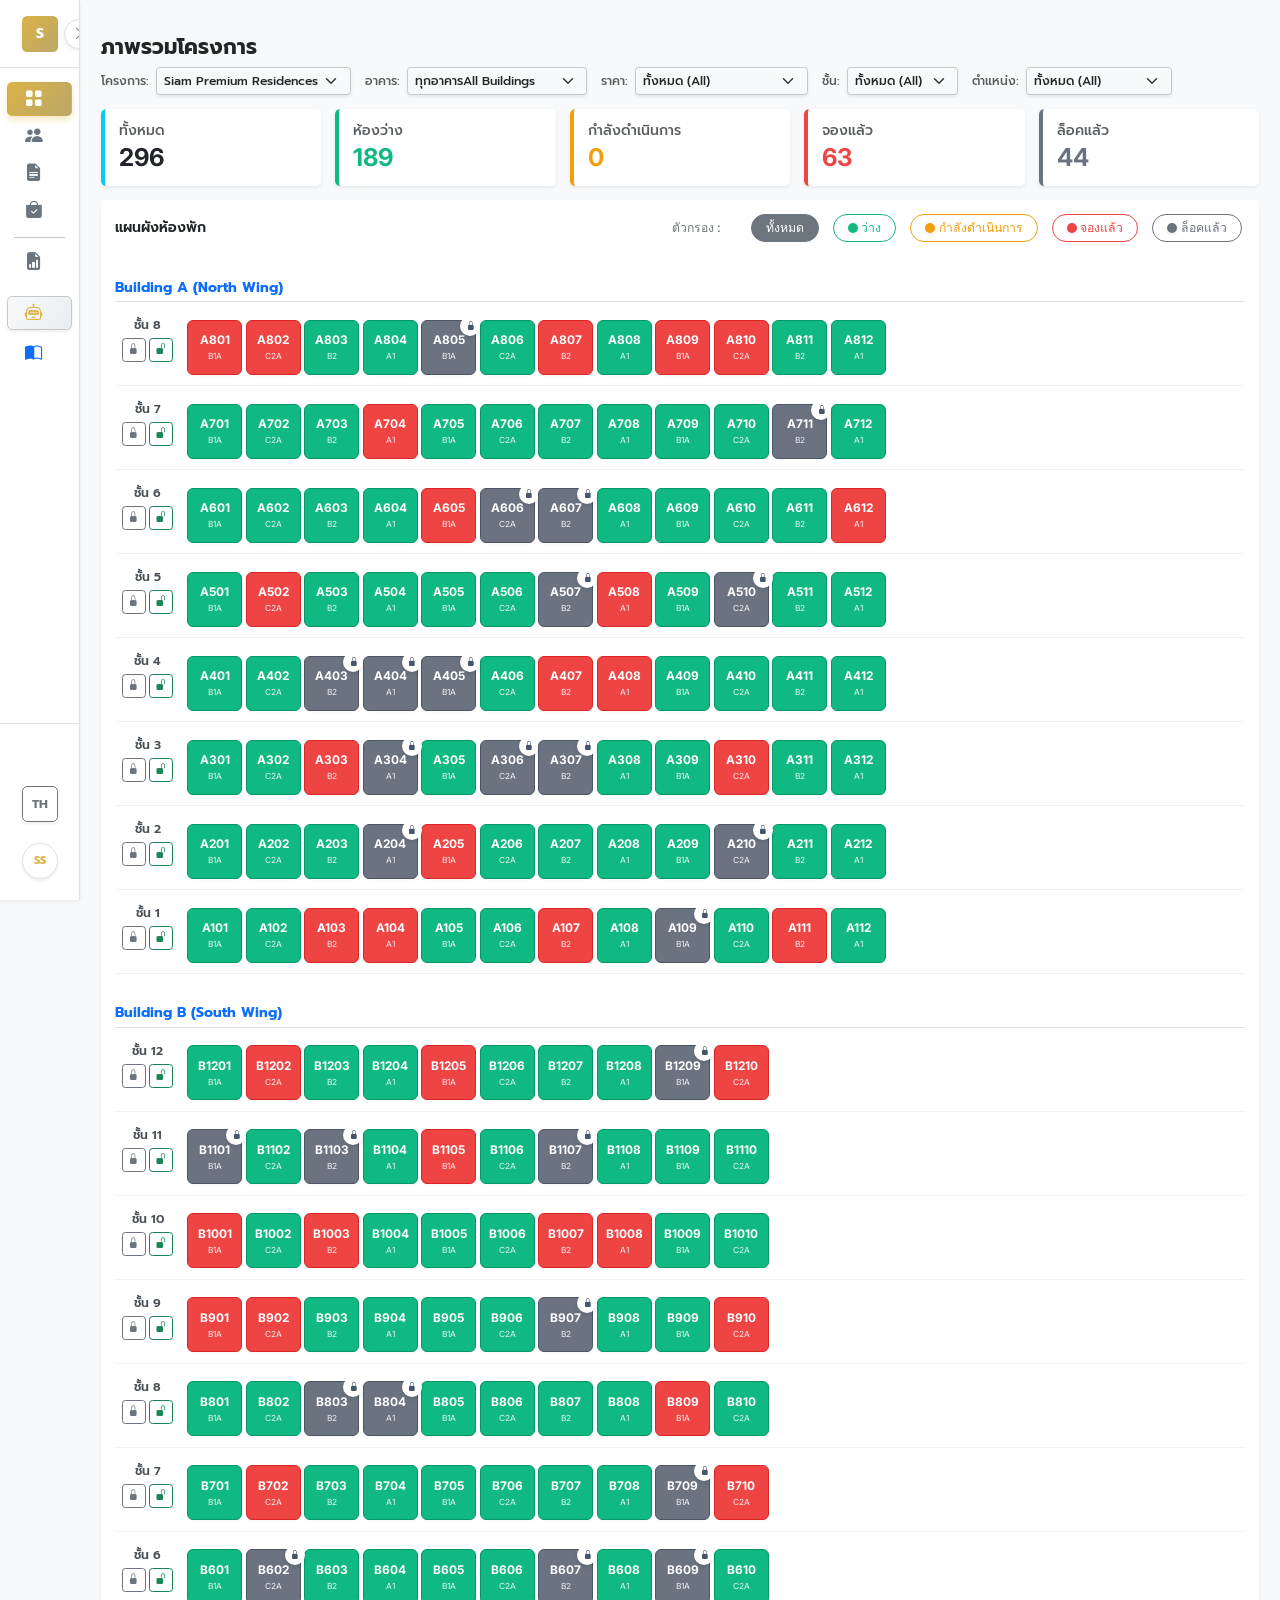
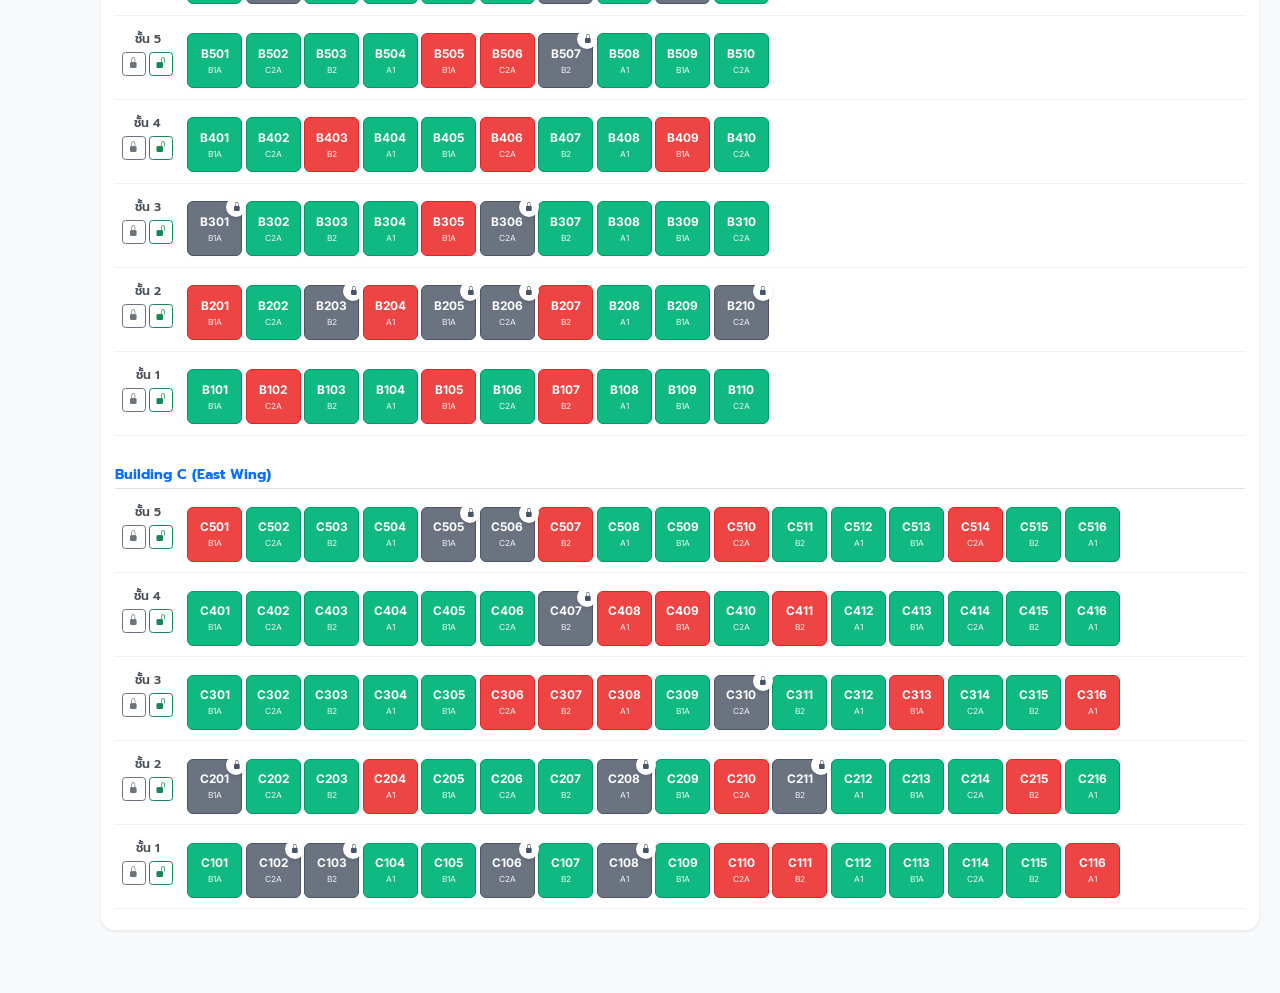
==== index.html @ b136583a "first commit" ====
<!DOCTYPE html>
<html lang="th">

<head>
    <meta charset="UTF-8">
    <meta name="viewport" content="width=device-width, initial-scale=1.0">
    <title>SPR - Unit Matrix</title>
    <!-- Google Fonts -->
    <link
        href="https://fonts.googleapis.com/css2?family=Inter:wght@300;400;500;600;700&family=Prompt:wght@300;400;500;600&display=swap"
        rel="stylesheet">
    <!-- Bootstrap 5 CSS -->
    <link href="https://cdn.jsdelivr.net/npm/bootstrap@5.3.2/dist/css/bootstrap.min.css" rel="stylesheet">
    <!-- Bootstrap Icons -->
    <link rel="stylesheet" href="https://cdn.jsdelivr.net/npm/bootstrap-icons@1.11.1/font/bootstrap-icons.css">
    <!-- Custom CSS -->
    <link rel="stylesheet" href="styles.css">
    <!-- Driver.js CSS -->
    <link rel="stylesheet" href="https://cdn.jsdelivr.net/npm/driver.js@1.3.1/dist/driver.css" />
</head>

<body class="bg-canvas text-dark min-vh-100 font-sans">

    <!-- Left Sidebar Navigation -->
    <aside id="sidebar" class="sidebar bg-white border-end shadow-sm d-flex flex-column align-items-center font-thai">
        <!-- Brand / Toggle -->
        <div class="sidebar-header d-flex align-items-center justify-content-center w-100 position-relative py-3 border-bottom"
            style="height: 68px;">
            <a href="#"
                class="text-decoration-none d-flex align-items-center justify-content-center w-100 brand-link overflow-hidden">
                <div class="rounded bg-gradient-gold text-white fw-bold d-flex align-items-center justify-content-center shadow-sm flex-shrink-0"
                    style="width: 36px; height: 36px;">S</div>
                <span class="brand-text fs-5 fw-bold text-dark mb-0 ms-2">SPR Matrix</span>
            </a>
            <!-- Toggle Button -->
            <button id="sidebar-toggle"
                class="btn btn-white rounded-circle shadow-sm border toggle-btn position-absolute d-none d-md-flex align-items-center justify-content-center p-0"
                style="right: -15px; width: 30px; height: 30px; z-index: 1040; background: #fff;">
                <i class="bi bi-chevron-right text-secondary fs-6"></i>
            </button>
        </div>

        <!-- Nav Links -->
        <ul class="nav flex-column w-100 mt-3 sidebar-nav">
            <li class="nav-item">
                <a class="nav-link active fw-medium nav-view-btn d-flex align-items-center px-3 mx-2 rounded mb-1 text-secondary"
                    data-target="view-matrix" href="#" title="Unit Matrix">
                    <i class="bi bi-grid-fill fs-5 nav-icon d-flex justify-content-center" style="width: 24px;"></i>
                    <span class="nav-text ms-3 text-nowrap"><span class="text-th">ผังห้องพัก</span><span
                            class="text-en">Unit Matrix</span></span>
                </a>
            </li>
            <li class="nav-item">
                <a class="nav-link nav-hover nav-view-btn d-flex align-items-center px-3 mx-2 rounded mb-1 text-secondary"
                    data-target="view-customers" href="#" title="Customers">
                    <i class="bi bi-people-fill fs-5 nav-icon d-flex justify-content-center" style="width: 24px;"></i>
                    <span class="nav-text ms-3 text-nowrap"><span class="text-th">ข้อมูลลูกค้า</span><span
                            class="text-en">Customers</span></span>
                </a>
            </li>
            <li class="nav-item">
                <a class="nav-link nav-hover nav-view-btn d-flex align-items-center px-3 mx-2 rounded mb-1 text-secondary"
                    data-target="view-quotations" href="#" title="Quotations">
                    <i class="bi bi-file-earmark-text-fill fs-5 nav-icon d-flex justify-content-center"
                        style="width: 24px;"></i>
                    <span class="nav-text ms-3 text-nowrap"><span class="text-th">ใบเสนอราคา</span><span
                            class="text-en">Quotations</span></span>
                </a>
            </li>
            <li class="nav-item">
                <a class="nav-link nav-hover nav-view-btn d-flex align-items-center px-3 mx-2 rounded mb-1 text-secondary"
                    data-target="view-bookings" href="#" title="Bookings">
                    <i class="bi bi-bag-check-fill fs-5 nav-icon d-flex justify-content-center"
                        style="width: 24px;"></i>
                    <span class="nav-text ms-3 text-nowrap"><span class="text-th">ข้อมูลการจอง</span><span
                            class="text-en">Bookings</span></span>
                </a>
            </li>
            <li class="nav-item mt-2 pt-2 border-top border-secondary-subtle mx-3"></li>
            <li class="nav-item">
                <a class="nav-link nav-hover d-flex align-items-center px-3 mx-2 rounded mb-1 text-secondary"
                    href="proposal.html" target="_blank" title="Proposal">
                    <i class="bi bi-file-earmark-bar-graph-fill fs-5 nav-icon d-flex justify-content-center"
                        style="width: 24px;"></i>
                    <span class="nav-text ms-3 text-nowrap"><span class="text-th">เอกสารสรุปแผนงาน</span><span
                            class="text-en">Project Proposal</span></span>
                </a>
            </li>
            <li class="nav-item mt-3 px-2">
                <a class="nav-link nav-hover nav-view-btn d-flex align-items-center px-3 py-2 rounded shadow-sm border border-secondary-subtle bg-light"
                    data-target="view-ai-chat" href="#" title="AI Chat"
                    style="background: linear-gradient(135deg, #f8f9fa, #e9ecef) !important;">
                    <i class="bi bi-robot fs-5 text-gold nav-icon d-flex justify-content-center"
                        style="width: 24px;"></i>
                    <span class="nav-text ms-3 text-nowrap"><span class="text-th fw-bold text-dark">AI
                            ถามตอบ</span><span class="text-en fw-bold text-dark">AI Chat</span></span>
                </a>
            </li>
            <li class="nav-item px-2 mt-2">
                <a class="nav-link nav-hover d-flex align-items-center px-3 py-2 rounded text-secondary cursor-pointer"
                    href="guide.html" target="_blank" title="User Guide Document">
                    <i class="bi bi-book-half fs-5 nav-icon d-flex justify-content-center text-primary"
                        style="width: 24px;"></i>
                    <span class="nav-text ms-3 text-nowrap"><span class="text-th">คู่มือการใช้งาน</span><span
                            class="text-en">User Manual</span></span>
                </a>
            </li>
        </ul>

        <!-- Bottom Actions -->
        <div
            class="mt-auto w-100 pt-3 pb-4 d-flex flex-column align-items-center sidebar-bottom overflow-hidden border-top">
            <!-- Language Toggle Full -->
            <div class="btn-group shadow-sm lang-toggle-group mb-4 d-flex flex-shrink-0" role="group">
                <button type="button" class="btn btn-sm btn-outline-secondary lang-btn active"
                    data-lang="th">TH</button>
                <button type="button" class="btn btn-sm btn-outline-secondary lang-btn" data-lang="en">EN</button>
            </div>

            <!-- Language Toggle Mini (Only shows when collapsed) -->
            <button class="btn btn-sm btn-outline-secondary fw-bold rounded shadow-sm lang-toggle-mini mb-4"
                style="width: 36px; height: 36px;" title="Switch Language">TH</button>

            <!-- User Profile -->
            <div class="d-flex align-items-center justify-content-center user-profile w-100 px-3 cursor-pointer"
                title="Siripoj S.">
                <div class="rounded-circle border border-gold border-opacity-50 d-flex justify-content-center align-items-center text-gold fw-bold bg-white shadow-sm flex-shrink-0"
                    style="width: 36px; height: 36px; font-size: 0.8rem;">
                    SS
                </div>
                <div class="profile-text ms-3 text-start lh-sm" style="flex: 1; min-width: 0;">
                    <div class="text-dark fw-bold small text-truncate">Siripoj S.</div>
                    <div class="text-muted" style="font-size: 0.7rem;">Sales Manager</div>
                </div>
            </div>
        </div>
    </aside>

    <!-- Mobile Header (Visible only on mobile) -->
    <div class="d-flex d-md-none w-100 bg-white border-bottom shadow-sm align-items-center px-4 py-2 justify-content-between fixed-top"
        style="height: 60px; z-index: 1020;">
        <div class="d-flex align-items-center">
            <div class="rounded bg-gradient-gold text-white fw-bold d-flex align-items-center justify-content-center flex-shrink-0"
                style="width: 32px; height: 32px;">S</div>
            <span class="fs-6 fw-bold font-thai text-dark mb-0 ms-2">SPR Matrix</span>
        </div>
        <button class="btn btn-light border shadow-sm" id="mobile-sidebar-toggle">
            <i class="bi bi-list fs-4"></i>
        </button>
    </div>

    <!-- Main Container -->
    <main class="container-fluid px-2 px-md-4 pt-3 pb-5" style="margin-top: 1.5rem;" id="app-main-container">

        <!-- VIEW: MATIRX -->
        <section id="view-matrix" class="app-view">
            <!-- Page Header Area -->
            <div
                class="d-flex flex-column flex-md-row justify-content-between align-items-start align-items-md-center mb-3">
                <div>
                    <h1 class="h4 mb-2 font-thai fw-bold text-dark">
                        <span class="text-th">ภาพรวมโครงการ</span>
                        <span class="text-en">Project Overview</span>
                    </h1>
                    <div class="d-flex align-items-center flex-wrap gap-3">
                        <div class="d-flex align-items-center gap-2">
                            <span class="text-muted small fw-medium font-thai">
                                <span class="text-th">โครงการ:</span><span class="text-en">Project:</span>
                            </span>
                            <select id="project-select"
                                class="form-select form-select-sm bg-light shadow-sm font-thai fw-medium border-secondary-subtle">
                                <option value="spr" selected>Siam Premium Residences</option>
                                <option value="view">The View Sukhumvit</option>
                            </select>
                        </div>
                        <div class="d-flex align-items-center gap-2">
                            <span class="text-muted small fw-medium font-thai">
                                <span class="text-th">อาคาร:</span><span class="text-en">Building:</span>
                            </span>
                            <select id="building-select"
                                class="form-select form-select-sm bg-light shadow-sm font-thai fw-medium border-secondary-subtle">
                                <!-- Options generated by JS -->
                            </select>
                        </div>
                        <div class="d-flex align-items-center gap-2">
                            <span class="text-muted small fw-medium font-thai">
                                <span class="text-th">ราคา:</span><span class="text-en">Price:</span>
                            </span>
                            <select id="price-select"
                                class="form-select form-select-sm bg-light shadow-sm font-thai fw-medium border-secondary-subtle">
                                <option value="all" selected>ทั้งหมด (All)</option>
                                <option value="lt3m">&lt; 3 ล้านบาท (&lt; 3M)</option>
                                <option value="3m-5m">3 - 5 ล้านบาท (3M - 5M)</option>
                                <option value="gt5m">&gt; 5 ล้านบาท (&gt; 5M)</option>
                            </select>
                        </div>
                        <div class="d-flex align-items-center gap-2">
                            <span class="text-muted small fw-medium font-thai">
                                <span class="text-th">ชั้น:</span><span class="text-en">Floor:</span>
                            </span>
                            <select id="floor-select"
                                class="form-select form-select-sm bg-light shadow-sm font-thai fw-medium border-secondary-subtle">
                                <option value="all" selected>ทั้งหมด (All)</option>
                                <!-- Options generated by JS -->
                            </select>
                        </div>
                        <div class="d-flex align-items-center gap-2">
                            <span class="text-muted small fw-medium font-thai">
                                <span class="text-th">ตำแหน่ง:</span><span class="text-en">Location:</span>
                            </span>
                            <select id="location-select"
                                class="form-select form-select-sm bg-light shadow-sm font-thai fw-medium border-secondary-subtle">
                                <option value="all" selected>ทั้งหมด (All)</option>
                                <option value="stairs">ติดบันได (Stairs)</option>
                                <option value="elevator">ติดลิฟต์ (Elevator)</option>
                                <option value="river">ติดแม่น้ำ (River)</option>
                                <option value="pool">ติดสระว่ายน้ำ (Pool)</option>
                                <option value="general">ทั่วไป (General)</option>
                            </select>
                        </div>
                    </div>
                </div>
            </div>

            <!-- Stats Row -->
            <div class="row g-3 mb-3">
                <div class="col-12 col-sm-6 col-md">
                    <div class="card h-100 bg-white border-0 shadow-sm card-feature border-start border-4 border-info">
                        <div class="card-body p-2 p-md-3">
                            <h6 class="text-muted mb-1 font-thai fs-sm-7">
                                <span class="text-th">ทั้งหมด</span><span class="text-en">Total</span>
                            </h6>
                            <h3 class="mb-0 fw-bold" id="stat-total">0</h3>
                        </div>
                    </div>
                </div>
                <div class="col-12 col-sm-6 col-md">
                    <div
                        class="card h-100 bg-white border-0 shadow-sm card-feature border-start border-4 border-status-avail">
                        <div class="card-body p-2 p-md-3">
                            <h6 class="text-muted mb-1 font-thai fs-sm-7">
                                <span class="text-th">ห้องว่าง</span><span class="text-en">Available</span>
                            </h6>
                            <h3 class="mb-0 fw-bold text-status-avail" id="stat-avail">0</h3>
                        </div>
                    </div>
                </div>
                <div class="col-12 col-sm-6 col-md">
                    <div class="card h-100 bg-white border-0 shadow-sm card-feature border-start border-4 border-status-processing">
                        <div class="card-body p-2 p-md-3">
                            <h6 class="text-muted mb-1 font-thai fs-sm-7">
                                <span class="text-th">กำลังดำเนินการ</span><span class="text-en">In Progress</span>
                            </h6>
                            <h3 class="mb-0 fw-bold text-status-processing" id="stat-processing">0</h3>
                        </div>
                    </div>
                </div>
                <div class="col-12 col-sm-6 col-md">
                    <div
                        class="card h-100 bg-white border-0 shadow-sm card-feature border-start border-4 border-status-booked">
                        <div class="card-body p-2 p-md-3">
                            <h6 class="text-muted mb-1 font-thai fs-sm-7">
                                <span class="text-th">จองแล้ว</span><span class="text-en">Booked</span>
                            </h6>
                            <h3 class="mb-0 fw-bold text-status-booked" id="stat-booked">0</h3>
                        </div>
                    </div>
                </div>
                <div class="col-12 col-sm-6 col-md">
                    <div class="card h-100 bg-white border-0 shadow-sm card-feature border-start border-4 border-status-locked">
                        <div class="card-body p-2 p-md-3">
                            <h6 class="text-muted mb-1 font-thai fs-sm-7">
                                <span class="text-th">ล็อคแล้ว</span><span class="text-en">Locked</span>
                            </h6>
                            <h3 class="mb-0 fw-bold text-status-locked" id="stat-locked">0</h3>
                        </div>
                    </div>
                </div>
            </div>

            <!-- Map & Legend Section -->
            <div class="card border-0 shadow-sm rounded-4 mb-4">
                <div
                    class="card-header bg-white border-bottom-0 pt-3 px-3 pb-0 d-flex flex-column flex-sm-row justify-content-between align-items-start align-items-sm-center">

                    <h5 class="font-thai mb-2 mb-sm-0 fw-semibold text-dark fs-6">
                        <span class="text-th">แผนผังห้องพัก</span><span class="text-en">Floor Plan</span>
                    </h5>

                    <!-- Filters / Legend -->
                    <div class="d-flex flex-wrap gap-2 gap-md-3 px-1 mt-3 mt-sm-0 align-items-center"
                        id="status-filters">
                        <span class="text-secondary small fw-medium d-none d-md-inline" style="min-width: 65px;">
                            <span class="text-th">ตัวกรอง :</span><span class="text-en">Filter :</span>
                        </span>

                        <button class="btn btn-sm btn-outline-secondary rounded-pill active px-3 filter-btn fw-medium"
                            data-filter="all">
                            <span class="text-th">ทั้งหมด</span><span class="text-en">All</span>
                        </button>
                        <button
                            class="btn btn-sm btn-outline-status-avail rounded-pill px-3 filter-btn fw-medium d-flex align-items-center gap-1"
                            data-filter="avail">
                            <span class="rounded-circle bg-status-avail d-inline-block shadow-sm"
                                style="width: 10px; height: 10px;"></span>
                            <span class="text-th">ว่าง</span><span class="text-en">Available</span>
                        </button>
                        <button
                            class="btn btn-sm btn-outline-status-processing rounded-pill px-3 filter-btn fw-medium d-flex align-items-center gap-1"
                            data-filter="processing">
                            <span class="rounded-circle bg-status-processing d-inline-block shadow-sm"
                                style="width: 10px; height: 10px;"></span>
                            <span class="text-th">กำลังดำเนินการ</span><span class="text-en">In Progress</span>
                        </button>
                        <button
                            class="btn btn-sm btn-outline-status-booked rounded-pill px-3 filter-btn fw-medium d-flex align-items-center gap-1"
                            data-filter="booked">
                            <span class="rounded-circle bg-status-booked d-inline-block shadow-sm"
                                style="width: 10px; height: 10px;"></span>
                            <span class="text-th">จองแล้ว</span><span class="text-en">Booked</span>
                        </button>
                        <button
                            class="btn btn-sm btn-outline-status-locked rounded-pill px-3 filter-btn fw-medium d-flex align-items-center gap-1"
                            data-filter="locked">
                            <span class="rounded-circle bg-status-locked d-inline-block shadow-sm"
                                style="width: 10px; height: 10px;"></span>
                            <span class="text-th">ล็อคแล้ว</span><span class="text-en">Locked</span>
                        </button>
                    </div>
                </div>

                <div class="card-body p-3 overflow-auto mt-2">
                    <!-- The unit matrix container -->
                    <div id="unit-matrix" class="d-flex flex-column gap-2">
                        <!-- Matrix items generated by script.js -->
                    </div>
                </div>
            </div>
        </section>

        <!-- VIEW: CUSTOMERS -->
        <section id="view-customers" class="app-view d-none font-thai">
            <div class="d-flex justify-content-between align-items-center mb-4">
                <h1 class="h4 font-thai fw-bold text-dark mb-0">
                    <span class="text-th">ระบบจัดการลูกค้า</span><span class="text-en">Customer Management</span>
                </h1>
                <button class="btn btn-gold text-white fw-medium shadow-sm px-4 rounded-pill font-thai"
                    id="btn-add-customer-main">
                    <i class="bi bi-person-plus me-1"></i> <span class="text-th">+ เพิ่มลูกค้า</span><span
                        class="text-en">+ New Customer</span>
                </button>
            </div>
            <div class="card border-0 shadow-sm rounded-4 mb-5">
                <div class="card-body p-0">
                    <div class="table-responsive">
                        <table class="table table-hover align-middle mb-0 font-thai text-dark">
                            <thead class="table-light">
                                <tr>
                                    <th class="ps-4 py-3"><span class="text-th">ชื่อ-นามสกุล</span><span
                                            class="text-en">Name</span></th>
                                    <th class="py-3"><span class="text-th">เบอร์ติดต่อ</span><span
                                            class="text-en">Phone</span></th>
                                    <th class="py-3"><span class="text-th">อีเมล</span><span
                                            class="text-en">Email</span></th>
                                    <th class="pe-4 py-3 text-end" style="width:150px;"><span
                                            class="text-th">จัดการ</span><span class="text-en">Actions</span></th>
                                </tr>
                            </thead>
                            <tbody id="customers-table-body">
                                <!-- Rows -->
                            </tbody>
                        </table>
                    </div>
                </div>
            </div>
        </section>

        <!-- VIEW: QUOTATIONS -->
        <section id="view-quotations" class="app-view d-none font-thai">
            <h1 class="h4 font-thai fw-bold text-dark mb-4">
                <span class="text-th">ประวัติใบเสนอราคา</span><span class="text-en">Quotation History</span>
            </h1>
            <div class="card border-0 shadow-sm rounded-4 mb-5">
                <div class="card-body p-0">
                    <div class="table-responsive">
                        <table class="table table-hover align-middle mb-0 text-dark">
                            <thead class="table-light">
                                <tr>
                                    <th class="ps-4 py-3"><span class="text-th">เลขที่อ้างอิง</span><span
                                            class="text-en">Ref No.</span></th>
                                    <th class="py-3"><span class="text-th">วันที่</span><span
                                            class="text-en">Date</span></th>
                                    <th class="py-3"><span class="text-th">รหัสห้อง</span><span
                                            class="text-en">Unit</span></th>
                                    <th class="py-3"><span class="text-th">ชื่อลูกค้า</span><span
                                            class="text-en">Customer</span></th>
                                    <th class="py-3 text-end"><span class="text-th">ราคาสุทธิ</span><span
                                            class="text-en">Net Price</span></th>
                                    <th class="py-3 text-center"><span class="text-th">สถานะ</span><span
                                            class="text-en">Status</span></th>
                                    <th class="pe-4 py-3 text-center" style="width:120px;"><span
                                            class="text-th">จัดการ</span><span class="text-en">Actions</span></th>
                                </tr>
                            </thead>
                            <tbody id="quotations-table-body">
                                <!-- Rows -->
                            </tbody>
                        </table>
                    </div>
                </div>
            </div>
        </section>

        <!-- VIEW: BOOKINGS -->
        <section id="view-bookings" class="app-view d-none font-thai">
            <h1 class="h4 font-thai fw-bold text-dark mb-4">
                <span class="text-th">รายการจองห้องชุด</span><span class="text-en">Booking Management</span>
            </h1>
            <div class="card border-0 shadow-sm rounded-4 mb-5">
                <div class="card-body p-0">
                    <div class="table-responsive">
                        <table class="table table-hover align-middle mb-0 text-dark">
                            <thead class="table-light">
                                <tr>
                                    <th class="ps-4 py-3"><span class="text-th">เลขที่อ้างอิง</span><span
                                            class="text-en">Ref No.</span></th>
                                    <th class="py-3"><span class="text-th">วันที่</span><span
                                            class="text-en">Date</span></th>
                                    <th class="py-3"><span class="text-th">รหัสห้อง</span><span
                                            class="text-en">Unit</span></th>
                                    <th class="py-3"><span class="text-th">ชื่อลูกค้า</span><span
                                            class="text-en">Customer</span></th>
                                    <th class="py-3 text-center"><span class="text-th">สถานะ</span><span
                                            class="text-en">Status</span></th>
                                    <th class="pe-4 py-3 text-center" style="width:200px;"><span
                                            class="text-th">จัดการ</span><span class="text-en">Actions</span></th>
                                </tr>
                            </thead>
                            <tbody id="bookings-table-body">
                                <!-- Rows -->
                            </tbody>
                        </table>
                    </div>
                </div>
            </div>
        </section>

        <!-- VIEW: AI CHAT -->
        <section id="view-ai-chat" class="app-view d-none font-thai">
            <div class="d-flex justify-content-between align-items-center mb-4">
                <h1 class="h4 font-thai fw-bold text-dark mb-0">
                    <span class="text-th">AI ผู้ช่วยโครงการ</span><span class="text-en">Project AI Assistant</span>
                </h1>
            </div>
            <div class="card border-0 shadow-sm rounded-4 mb-5 mx-auto flex-grow-1 flex-column"
                style="max-width: 1000px; height: calc(100vh - 150px); min-height: 500px; display: flex;">
                <div
                    class="card-header bg-white border-bottom p-3 d-flex align-items-center gap-3 rounded-top-4 flex-shrink-0">
                    <div class="rounded-circle bg-light-gold d-flex justify-content-center align-items-center text-gold shadow-sm"
                        style="width: 48px; height: 48px; font-size: 1.5rem;">
                        <i class="bi bi-robot"></i>
                    </div>
                    <div>
                        <h5 class="mb-0 fw-bold text-dark"><span class="text-th">SPR ผู้ช่วย AI</span><span
                                class="text-en">SPR AI Assistant</span></h5>
                        <small class="text-success fw-medium"><i class="bi bi-circle-fill"
                                style="font-size: 0.5rem; vertical-align: middle;"></i> <span
                                class="text-th">พร้อมให้ข้อมูลค่ะ</span><span class="text-en">Online &
                                Ready</span></small>
                    </div>
                </div>
                <div class="card-body bg-canvas overflow-auto p-4 d-flex flex-column h-100" id="ai-chat-box">
                    <!-- Initial AI Welcome Message -->
                    <div class="d-flex w-100 flex-column align-items-start mb-3">
                        <div class="bg-white px-4 py-3 rounded-4 shadow-sm text-dark ai-bubble"
                            style="max-width: 85%; border-bottom-left-radius: 4px !important; line-height: 1.6;">
                            <span class="text-th">สวัสดีค่ะ! 🙏 ฉันคือผู้ช่วย AI ของโครงการ
                                มีอะไรให้ฉันช่วยดูแลข้อมูลโครงการ ราคา หรือค้นหาห้องชุดที่เหมาะสมให้ไหมคะ? <br><br>💡
                                คุณสามารถลองถามเช่น: <br>- "ราคาเริ่มต้นเท่าไหร่?" <br>- "มีห้องว่างกี่ห้อง?" <br>-
                                "โปรโมชั่นตอนนี้มีอะไรบ้าง?"</span><span class="text-en">Hello! 🙏 I am the project's AI
                                Assistant. How can I help you find information about pricing, availability, or project
                                details? <br><br>💡 Try asking: <br>- "What is the starting price?" <br>- "How many
                                available units?" <br>- "Any current promotions?"</span>
                        </div>
                        <small class="text-muted mt-1 ms-2" style="font-size: 0.7rem;">AI Assistant • Just now</small>
                    </div>
                </div>
                <div class="card-footer bg-white border-top p-3 rounded-bottom-4 flex-shrink-0">
                    <form id="ai-chat-form" class="d-flex gap-2 align-items-center">
                        <button type="button"
                            class="btn btn-light text-secondary rounded-circle d-flex justify-content-center align-items-center flex-shrink-0"
                            style="width: 45px; height: 45px;">
                            <i class="bi bi-paperclip fs-5"></i>
                        </button>
                        <input type="text" id="ai-chat-input"
                            class="form-control rounded-pill border-secondary-subtle px-4 py-2 bg-light"
                            placeholder="พิมพ์ข้อความของคุณที่นี่... / Type your message here..." autocomplete="off">
                        <button type="submit"
                            class="btn btn-gold text-white rounded-circle shadow-sm d-flex justify-content-center align-items-center flex-shrink-0"
                            style="width: 45px; height: 45px; transition: all 0.2s;">
                            <i class="bi bi-send-fill"></i>
                        </button>
                    </form>
                </div>
            </div>
        </section>

        <!-- VIEW: QUOTATION DOCUMENT -->
        <section id="view-quote-document" class="app-view d-none font-thai pb-5">
            <div
                class="d-flex flex-column flex-xl-row justify-content-between align-items-start align-items-xl-center mb-4 gap-3">
                <button class="btn btn-outline-secondary rounded-pill px-4" id="btn-back-to-matrix">
                    <i class="bi bi-arrow-left me-1"></i> <span class="text-th">กลับไปหน้าก่อนหน้า</span><span
                        class="text-en">Back</span>
                </button>
                <div class="d-flex flex-wrap gap-2 gap-sm-3">
                    <button class="btn btn-gold text-white fw-medium rounded-pill px-4 shadow-sm"
                        id="btn-doc-proceed-book">
                        <span class="text-th">ทำการจองห้อง</span><span class="text-en">Proceed to Book</span>
                    </button>
                    <button class="btn btn-success fw-medium rounded-pill px-4 shadow-sm"
                        onclick="alert('ส่งผ่าน LINE สำเร็จ (Simulated)')">
                        <span class="text-th">ส่งผ่าน LINE</span><span class="text-en">Share to LINE</span>
                    </button>
                    <button class="btn text-white fw-medium rounded-pill px-4 shadow-sm"
                        style="background:#1877F2; border-color:#1877F2;"
                        onclick="alert('ส่งข้อความ Facebook สำเร็จ (Simulated)')">
                        <span class="text-th">ส่งผ่าน FB Messenger</span><span class="text-en">Share to FB</span>
                    </button>
                    <button class="btn fw-medium btn-info text-white rounded-pill px-4 shadow-sm"
                        onclick="alert('ส่งอีเมลสำเร็จ (Simulated)')">
                        <span class="text-th">ส่งอีเมล (Email)</span><span class="text-en">Email</span>
                    </button>
                    <button class="btn fw-medium btn-secondary rounded-pill px-4 shadow-sm" onclick="window.print()">
                        <span class="text-th">พิมพ์เอกสาร</span><span class="text-en">Print</span>
                    </button>
                </div>
            </div>

            <!-- A4 Paper styling -->
            <div class="mx-auto bg-white p-4 p-md-5 shadow-sm border text-dark"
                style="max-width: 800px; min-height: 1100px;">
                <div class="text-center pb-4 border-bottom mb-4">
                    <div class="rounded bg-gradient-gold text-white fw-bold d-inline-flex mx-auto align-items-center justify-content-center mb-2 shadow-sm"
                        style="width: 60px; height: 60px; font-size:1.8rem;">S</div>
                    <h2 class="fw-bold mb-1 mt-2">Siam Premium Residences</h2>
                    <h4 class="text-muted"><span class="text-th">ใบเสนอราคา</span><span class="text-en">Quotation</span>
                    </h4>
                </div>

                <div class="row mb-5">
                    <div class="col-8">
                        <div class="mb-2"><strong><span class="text-th">เรียน: </span><span class="text-en">To:
                                </span></strong></div>
                        <div id="doc-customer-name" class="p-2 bg-light rounded d-inline-block min-w-50">-</div>
                    </div>
                    <div class="col-4 text-end">
                        <div class="mb-1"><strong><span class="text-th">วันที่: </span><span class="text-en">Date:
                                </span></strong> <span id="doc-date">-</span></div>
                        <div><strong><span class="text-th">รหัส: </span><span class="text-en">Quote No: </span></strong>
                            <span id="doc-ref">-</span></div>
                    </div>
                </div>

                <h5 class="fw-bold mb-3 border-start border-4 border-gold ps-2"><span
                        class="text-th">รายละเอียดห้องชุด</span><span class="text-en">Unit Details</span></h5>
                <table class="table table-bordered mb-5">
                    <thead class="table-light text-center">
                        <tr>
                            <th><span class="text-th">รหัสห้อง</span><span class="text-en">Unit No.</span></th>
                            <th><span class="text-th">ชั้น</span><span class="text-en">Floor</span></th>
                            <th><span class="text-th">รูปแบบ</span><span class="text-en">Type</span></th>
                            <th><span class="text-th">ตำแหน่ง</span><span class="text-en">Location</span></th>
                            <th><span class="text-th">ขนาด</span><span class="text-en">Size (sq.m.)</span></th>
                        </tr>
                    </thead>
                    <tbody class="text-center">
                        <tr>
                            <td id="doc-unit">-</td>
                            <td id="doc-floor">-</td>
                            <td id="doc-type">-</td>
                            <td id="doc-location">-</td>
                            <td>35.5</td>
                        </tr>
                    </tbody>
                </table>

                <h5 class="fw-bold mb-3 border-start border-4 border-gold ps-2"><span
                        class="text-th">สรุปการเงิน</span><span class="text-en">Financial Summary</span></h5>
                <div class="border p-4 mb-5 bg-light bg-opacity-25 rounded-4 shadow-sm">
                    <div class="d-flex justify-content-between mb-3 border-bottom pb-2">
                        <span class="fw-medium">ราคาหน้าสัญญา (Contract Price)</span>
                        <span class="fw-bold" id="doc-price">฿ 0</span>
                    </div>
                    <div class="d-flex justify-content-between mb-2 text-secondary">
                        <span>เงินจอง (Reservation Fee)</span>
                        <span>฿ 50,000</span>
                    </div>
                    <div class="d-flex justify-content-between mb-2 text-secondary">
                        <span>เงินทำสัญญา (Contract Fee)</span>
                        <span id="doc-contract-fee">฿ 0</span>
                    </div>
                    <div class="d-flex justify-content-between mb-3 pb-3 text-danger border-bottom">
                        <span>ส่วนลด และโปรโมชั่นเสริม (Discount)</span>
                        <span id="doc-discount">- ฿ 0</span>
                    </div>
                    <div class="d-flex justify-content-between fw-bold fs-5 text-success pt-2">
                        <span>ราคาสุทธิ (Net Price)</span>
                        <span id="doc-net-price">฿ 0</span>
                    </div>
                </div>

                <div class="row text-center mt-5 pt-5 px-3">
                    <div class="col-6">
                        <div class="border-bottom mx-auto mb-2 border-secondary" style="width: 80%;"></div>
                        <div class="text-muted"><span class="text-th">(ลงชื่อลูกค้า / ผู้จอง)</span><span
                                class="text-en">(Customer Signature)</span></div>
                        <div class="mt-4 border-bottom mx-auto border-secondary" style="width: 80%;"></div>
                        <div class="text-muted small mt-1"><span class="text-th">วันที่</span><span
                                class="text-en">Date</span></div>
                    </div>
                    <div class="col-6">
                        <div class="border-bottom mx-auto mb-2 border-secondary" style="width: 80%;"></div>
                        <div class="text-muted"><span class="text-th">(ลงชื่อเจ้าหน้าที่ฝ่ายขาย)</span><span
                                class="text-en">(Sales Signature)</span></div>
                        <div class="mt-4 border-bottom mx-auto border-secondary" style="width: 80%;"></div>
                        <div class="text-muted small mt-1"><span class="text-th">วันที่</span><span
                                class="text-en">Date</span></div>
                    </div>
                </div>

            </div>
        </section>
    </main>

    <!-- Bootstrap Modal for Quotation -->
    <div class="modal fade" id="quotationModal" tabindex="-1" aria-labelledby="quotationModalLabel" aria-hidden="true"
        data-bs-backdrop="blur">
        <div class="modal-dialog modal-dialog-centered modal-lg">
            <div class="modal-content bg-white border-0 shadow-lg font-thai text-dark rounded-4">
                <div class="modal-header border-bottom px-4 pt-4 pb-3">
                    <h5 class="modal-title fw-bold text-dark" id="quotationModalLabel">
                        <span class="text-th">รายละเอียดการเสนอราคา</span><span class="text-en">Quotation Details</span>
                    </h5>
                    <button type="button" class="btn-close" data-bs-dismiss="modal" aria-label="Close"></button>
                </div>
                <div class="modal-body p-4 bg-light bg-opacity-50">

                    <div class="row">
                        <!-- Left Column: Unit Info -->
                        <div class="col-md-5">
                            <div
                                class="p-4 mb-4 rounded-4 bg-white border shadow-sm text-center h-100 d-flex flex-column justify-content-center">
                                <div class="mb-2 text-muted fw-medium small">
                                    <span class="text-th">รหัสห้อง</span><span class="text-en">Unit No.</span>
                                </div>
                                <div class="text-gold fw-bold display-4 mb-3" id="modal-unit-no">-</div>

                                <div class="d-flex justify-content-center text-secondary mb-3 text-center">
                                    <div class="px-3 border-end">
                                        <div class="small"><span class="text-th">ชั้น</span><span
                                                class="text-en">Floor</span></div>
                                        <strong class="text-dark" id="modal-floor">-</strong>
                                    </div>
                                    <div class="px-3 border-end">
                                        <div class="small"><span class="text-th">รูปแบบ</span><span
                                                class="text-en">Type</span></div>
                                        <strong class="text-dark" id="modal-type">-</strong>
                                    </div>
                                    <div class="px-3 border-end">
                                        <div class="small"><span class="text-th">ตำแหน่ง</span><span
                                                class="text-en">Location</span></div>
                                        <strong class="text-dark" id="modal-location">-</strong>
                                    </div>
                                    <div class="px-3">
                                        <div class="small text-nowrap"><span class="text-th">ขนาด (ตร.ม.)</span><span
                                                class="text-en">Size</span></div>
                                        <strong class="text-dark">35.5</strong>
                                    </div>
                                </div>
                            </div>
                        </div>

                        <!-- Right Column: Price and Form -->
                        <div class="col-md-7">
                            <!-- Customer Selection -->
                            <div class="mb-4 bg-white p-3 rounded-4 shadow-sm border border-light">
                                <div class="mb-3">
                                    <label for="customer-select" class="form-label text-dark fw-medium small">
                                        <span class="text-th">ค้นหาลูกค้า</span><span class="text-en">Search
                                            Customer</span>
                                    </label>
                                    <div class="input-group">
                                        <input class="form-control bg-light border-secondary-subtle"
                                            list="customer-datalist" id="customer-select"
                                            placeholder="พิมพ์ชื่อ / Search...">
                                        <datalist id="customer-datalist">
                                            <option value="คุณสมชาย (081-123-4567)">
                                            <option value="คุณมณี (089-987-6543)">
                                            <option value="บริษัท สยาม จำกัด (02-111-2222)">
                                        </datalist>
                                        <button class="btn btn-outline-gold fw-medium" type="button"
                                            id="btn-add-customer" style="border-radius: 0 0.375rem 0.375rem 0;">
                                            <span class="text-th">+ ลูกค้าใหม่</span><span class="text-en">+ New</span>
                                        </button>
                                    </div>
                                </div>
                                <div>
                                    <label for="booked-by-select" class="form-label text-dark fw-medium small">
                                        <span class="text-th">จองโดย</span><span class="text-en">Booked By</span>
                                    </label>
                                    <select class="form-select bg-light border-secondary-subtle" id="booked-by-select">
                                        <option value="Sale" selected>Sale</option>
                                        <option value="Agent">Agent</option>
                                        <option value="B2B">B2B</option>
                                    </select>
                                </div>
                            </div>

                            <!-- Price Breakdown -->
                            <div class="bg-white p-4 rounded-4 shadow-sm border border-light">
                                <div class="d-flex justify-content-between align-items-center mb-3">
                                    <span class="text-secondary fw-medium">
                                        <span class="text-th">ราคาหน้าสัญญา:</span><span class="text-en">Contract
                                            Price:</span>
                                    </span>
                                    <span class="fs-4 fw-bold text-success">฿ <span id="modal-price">0</span></span>
                                </div>

                                <h6 class="border-bottom pb-2 mb-3 mt-4 text-dark fw-bold">
                                    <span class="text-th">รายละเอียดการชำระเงิน</span><span class="text-en">Payment
                                        Details</span>
                                </h6>

                                <div class="d-flex justify-content-between align-items-center mb-2 text-secondary">
                                    <span><span class="text-th">เงินจอง</span><span class="text-en">Reservation Fee</span></span>
                                    <div class="input-group input-group-sm w-50">
                                        <span class="input-group-text bg-light text-dark fw-medium border-secondary-subtle">฿</span>
                                        <input type="number" class="form-control text-end fw-bold text-dark border-secondary-subtle" id="input-reservation-fee" value="50000" min="0">
                                    </div>
                                </div>
                                <div class="d-flex justify-content-between align-items-center mb-2 text-secondary">
                                    <span><span class="text-th">เงินทำสัญญา</span><span class="text-en">Contract Fee</span></span>
                                    <div class="input-group input-group-sm w-50">
                                        <span class="input-group-text bg-light text-dark fw-medium border-secondary-subtle">฿</span>
                                        <input type="number" class="form-control text-end fw-bold text-dark border-secondary-subtle" id="input-contract-fee" value="150000" min="0">
                                    </div>
                                </div>

                                <!-- PROMOTION BULLET POINTS -->
                                <div class="mb-2 mt-3 pt-2 border-top border-opacity-25">
                                    <div class="d-flex justify-content-between align-items-center mb-2">
                                        <span class="text-danger fw-medium d-flex align-items-center gap-1">
                                            <i class="bi bi-star-fill small"></i>
                                            <span class="text-th">โปรโมชั่นและส่วนลด</span><span
                                                class="text-en">Promotions & Discounts</span>
                                        </span>
                                        <button type="button"
                                            class="btn btn-sm btn-outline-danger rounded-pill px-2 py-0"
                                            id="btn-open-promo-modal" style="font-size: 0.75rem;">
                                            + <span class="text-th">เพิ่ม promotion</span><span class="text-en">Add
                                                Promotion</span>
                                        </button>
                                    </div>
                                    <ul class="text-secondary small mt-2 ps-4 mb-2" id="promo-list"
                                        style="list-style-type: square;">
                                        <li><span class="text-th">ฟรี ค่าธรรมเนียมการโอนกรรมสิทธิ์</span><span
                                                class="text-en">Free Transfer Fee</span></li>
                                        <li><span class="text-th">ฟรี ค่าส่วนกลาง 1 ปีล่วงหน้า</span><span
                                                class="text-en">Free 1-year CAM Fee</span></li>
                                        <li><span class="text-th">ระบบ Home Automation ครบชุด</span><span
                                                class="text-en">Smart Home Automation</span></li>
                                    </ul>
                                    <div class="d-flex justify-content-between text-danger small mt-2">
                                        <span><span class="text-th">รวมส่วนลดเงินสด</span><span class="text-en">Total
                                                Cash Discount</span> :</span>
                                        <span class="fw-bold" id="calc-promo">- ฿ 0</span>
                                    </div>
                                </div>

                                <div
                                    class="d-flex justify-content-between align-items-center mt-3 pt-3 border-top fw-bold text-success">
                                    <span class="fs-6 lh-sm">
                                        <span class="text-th">ราคาสุทธิ</span><span class="text-en">Net Price</span>
                                    </span>
                                    <span class="fs-4" id="calc-net">฿ 0</span>
                                </div>
                            </div>
                        </div>
                    </div>

                </div>
                <div
                    class="modal-footer border-top-0 px-4 pb-4 pt-3 bg-light bg-opacity-50 justify-content-between rounded-bottom-4">
                    <button type="button" class="btn btn-light border px-4 rounded-pill" data-bs-dismiss="modal">
                        <span class="text-th">ยกเลิก</span><span class="text-en">Cancel</span>
                    </button>
                    <div class="d-flex gap-2">
                        <button type="button" class="btn btn-dark fw-bold px-4 rounded-pill shadow-sm"
                            id="btn-lock-unit">
                            <i class="bi bi-lock-fill me-1"></i><span class="text-th">ล็อคห้อง</span><span
                                class="text-en">Lock</span>
                        </button>
                        <button type="button" class="btn btn-outline-gold fw-bold px-4 rounded-pill shadow-sm"
                            id="btn-create-quote">
                            <span class="text-th">ออกใบเสนอราคา</span><span class="text-en">Quotation</span>
                        </button>
                        <button type="button" class="btn btn-success fw-bold px-4 rounded-pill shadow-sm"
                            id="btn-proceed-book">
                            <span class="text-th">จองห้อง</span><span class="text-en">Booking</span>
                        </button>
                    </div>
                </div>
            </div>
        </div>
    </div>

    <!-- Bootstrap Modal for Add Customer (Z-index higher to stack over unit modal) -->
    <div class="modal fade" id="addCustomerModal" tabindex="-1" aria-labelledby="addCustomerModalLabel"
        aria-hidden="true" style="z-index: 1060;">
        <div class="modal-dialog modal-dialog-centered">
            <div class="modal-content border-0 shadow-lg font-thai text-dark rounded-4">
                <div class="modal-header border-bottom px-4 pt-4 pb-3">
                    <h5 class="modal-title fw-bold text-dark" id="addCustomerModalLabel">
                        <span class="text-th">เพิ่มข้อมูลลูกค้าใหม่</span><span class="text-en">Add New Customer</span>
                    </h5>
                    <button type="button" class="btn-close" data-bs-dismiss="modal" aria-label="Close"></button>
                </div>
                <div class="modal-body p-4 bg-light bg-opacity-50">

                    <!-- OCR Scanner Zone -->
                    <div class="mb-4">
                        <label
                            class="form-label fw-medium text-secondary mb-2 d-flex justify-content-between align-items-end">
                            <span><i class="bi bi-person-vcard text-gold me-2"></i><span class="text-th">สแกนบัตรประชาชน
                                    (Auto-fill)</span><span class="text-en">Scan ID Card (Auto-fill)</span></span>
                            <span class="badge bg-gold-subtle text-gold px-2 py-1 rounded-pill small"><i
                                    class="bi bi-sparkles"></i> AI Powered</span>
                        </label>
                        <div class="ocr-upload-zone bg-white border border-2 border-dashed border-secondary-subtle rounded-4 p-4 text-center position-relative overflow-hidden cursor-pointer transition-all"
                            id="ocr-dropzone">
                            <input type="file" id="ocr-input" class="d-none" accept="image/*">

                            <!-- Default State -->
                            <div id="ocr-default-state" class="d-flex flex-column align-items-center">
                                <div class="rounded-circle bg-light-gold text-gold d-flex justify-content-center align-items-center mb-3 shadow-sm transition-all hover-scale"
                                    style="width: 56px; height: 56px;">
                                    <i class="bi bi-camera fs-3"></i>
                                </div>
                                <span class="fw-bold text-dark fs-6 mb-1"><span class="text-th">คลิกอัปโหลด
                                        หรือลากไฟล์ภาพมาที่นี่</span><span class="text-en">Click or drag image
                                        here</span></span>
                                <small class="text-muted"><span class="text-th">รองรับไฟล์ JPG, PNG</span><span
                                        class="text-en">Supports JPG, PNG</span></small>
                            </div>

                            <!-- Scanning State -->
                            <div id="ocr-scanning-state" class="d-none flex-column align-items-center w-100">
                                <div class="position-relative w-100 mb-3 rounded-4 overflow-hidden bg-dark shadow-inset"
                                    style="height: 180px;">
                                    <img id="ocr-preview-img" src="" class="w-100 h-100 object-fit-cover opacity-75"
                                        alt="ID Card Preview">
                                    <div class="ocr-scanner-line position-absolute w-100 start-0 z-2"></div>
                                    <div
                                        class="position-absolute top-50 start-50 translate-middle text-white fw-bold ts-shadow z-3 d-flex flex-column align-items-center w-100 px-3">
                                        <div class="spinner-border text-gold mb-2" role="status"
                                            style="width: 2rem; height: 2rem;"></div>
                                        <span class="text-th fs-6">AI กำลังดึงข้อมูลจากบัตร...</span><span
                                            class="text-en fs-6">AI Extracting data...</span>
                                    </div>
                                </div>
                                <div class="progress w-100 bg-secondary bg-opacity-10 rounded-pill"
                                    style="height: 6px;">
                                    <div class="progress-bar bg-gradient-gold progress-bar-striped progress-bar-animated rounded-pill"
                                        id="ocr-progress-bar" role="progressbar" style="width: 0%" aria-valuenow="0"
                                        aria-valuemin="0" aria-valuemax="100"></div>
                                </div>
                            </div>

                            <!-- Success State -->
                            <div id="ocr-success-state" class="d-none flex-column align-items-center">
                                <div class="rounded-circle bg-success text-white d-flex justify-content-center align-items-center mb-2 shadow-sm pulse-success"
                                    style="width: 56px; height: 56px;">
                                    <i class="bi bi-check-lg fs-1"></i>
                                </div>
                                <span class="fw-bold text-success fs-5 mb-1"><span
                                        class="text-th">ดึงข้อมูลสำเร็จ!</span><span
                                        class="text-en">Extracted!</span></span>
                                <button type="button"
                                    class="btn btn-sm btn-outline-secondary mt-3 rounded-pill px-3 fw-medium"
                                    id="btn-ocr-reset">
                                    <i class="bi bi-arrow-repeat me-1"></i> <span class="text-th">สแกนใหม่</span><span
                                        class="text-en">Scan Again</span>
                                </button>
                            </div>
                        </div>
                    </div>

                    <hr class="border-secondary-subtle opacity-50 mb-4 mx-2">

                    <form id="addCustomerForm">
                        <div class="mb-3 px-1">
                            <label for="custIdentify" class="form-label fw-medium text-secondary small">
                                <span class="text-th">เลขบัตรประจำตัวประชาชน</span><span class="text-en">National
                                    ID</span>
                            </label>
                            <div class="input-group shadow-sm">
                                <span class="input-group-text bg-white text-secondary border-end-0"><i
                                        class="bi bi-credit-card-2-front"></i></span>
                                <input type="text" class="form-control border-start-0 ps-0" id="custIdentify"
                                    placeholder="X-XXXX-XXXXX-XX-X">
                            </div>
                        </div>
                        <div class="row mb-3 px-1">
                            <div class="col-6">
                                <label for="custFirstName" class="form-label fw-medium text-secondary small">
                                    <span class="text-th">ชื่อ</span><span class="text-en">First Name</span> <span
                                        class="text-danger">*</span>
                                </label>
                                <input type="text" class="form-control shadow-sm" id="custFirstName" required
                                    placeholder="เช่น สมหญิง">
                            </div>
                            <div class="col-6">
                                <label for="custLastName" class="form-label fw-medium text-secondary small">
                                    <span class="text-th">นามสกุล</span><span class="text-en">Last Name</span> <span
                                        class="text-danger">*</span>
                                </label>
                                <input type="text" class="form-control shadow-sm" id="custLastName" required
                                    placeholder="เช่น รักดี">
                            </div>
                        </div>
                        <div class="mb-3">
                            <label for="custPhone" class="form-label fw-medium text-secondary">
                                <span class="text-th">เบอร์โทรศัพท์</span><span class="text-en">Phone No.</span> <span
                                    class="text-danger">*</span>
                            </label>
                            <input type="tel" class="form-control" id="custPhone" required
                                placeholder="เช่น 0812345678">
                        </div>
                        <div class="mb-3">
                            <label for="custEmail" class="form-label fw-medium text-secondary">
                                <span class="text-th">อีเมล (ถ้ามี)</span><span class="text-en">Email (Optional)</span>
                            </label>
                            <input type="email" class="form-control" id="custEmail"
                                placeholder="เช่น email@example.com">
                        </div>
                    </form>
                </div>
                <div
                    class="modal-footer border-top-0 px-4 pb-4 pt-3 bg-light bg-opacity-50 justify-content-end rounded-bottom-4">
                    <button type="button" class="btn btn-light border px-4 rounded-pill" data-bs-dismiss="modal">
                        <span class="text-th">ยกเลิก</span><span class="text-en">Cancel</span>
                    </button>
                    <button type="button" class="btn btn-gold fw-bold px-4 rounded-pill text-white shadow-sm"
                        id="btn-save-customer">
                        <span class="text-th">บันทึกข้อมูล</span><span class="text-en">Save</span>
                    </button>
                </div>
            </div>
        </div>
    </div>

    <!-- Bootstrap Modal for Edit Customer -->
    <div class="modal fade" id="editCustomerModal" tabindex="-1" aria-labelledby="editCustomerModalLabel"
        aria-hidden="true" style="z-index: 1060;">
        <div class="modal-dialog modal-dialog-centered">
            <div class="modal-content border-0 shadow-lg font-thai text-dark rounded-4">
                <div class="modal-header border-bottom px-4 pt-4 pb-3">
                    <h5 class="modal-title fw-bold text-dark" id="editCustomerModalLabel">
                        <span class="text-th">แก้ไขข้อมูลลูกค้า</span><span class="text-en">Edit Customer</span>
                    </h5>
                    <button type="button" class="btn-close" data-bs-dismiss="modal" aria-label="Close"></button>
                </div>
                <div class="modal-body p-4 bg-light bg-opacity-50">
                    <form id="editCustomerForm">
                        <input type="hidden" id="editCustId">
                        <div class="row mb-3">
                            <div class="col-6">
                                <label for="editCustFirstName" class="form-label fw-medium text-secondary">
                                    <span class="text-th">ชื่อ</span><span class="text-en">First Name</span> <span
                                        class="text-danger">*</span>
                                </label>
                                <input type="text" class="form-control" id="editCustFirstName" required>
                            </div>
                            <div class="col-6">
                                <label for="editCustLastName" class="form-label fw-medium text-secondary">
                                    <span class="text-th">นามสกุล</span><span class="text-en">Last Name</span> <span
                                        class="text-danger">*</span>
                                </label>
                                <input type="text" class="form-control" id="editCustLastName" required>
                            </div>
                        </div>
                        <div class="mb-3">
                            <label for="editCustPhone" class="form-label fw-medium text-secondary">
                                <span class="text-th">เบอร์โทรศัพท์</span><span class="text-en">Phone No.</span> <span
                                    class="text-danger">*</span>
                            </label>
                            <input type="tel" class="form-control" id="editCustPhone" required>
                        </div>
                        <div class="mb-3">
                            <label for="editCustEmail" class="form-label fw-medium text-secondary">
                                <span class="text-th">อีเมล (ถ้ามี)</span><span class="text-en">Email (Optional)</span>
                            </label>
                            <input type="email" class="form-control" id="editCustEmail">
                        </div>
                    </form>
                </div>
                <div
                    class="modal-footer border-top-0 px-4 pb-4 pt-3 bg-light bg-opacity-50 justify-content-end rounded-bottom-4">
                    <button type="button" class="btn btn-light border px-4 rounded-pill" data-bs-dismiss="modal">
                        <span class="text-th">ยกเลิก</span><span class="text-en">Cancel</span>
                    </button>
                    <button type="button" class="btn btn-gold fw-bold px-4 rounded-pill text-white shadow-sm"
                        id="btn-update-customer">
                        <span class="text-th">บันทึกการเปลี่ยนแปลง</span><span class="text-en">Save Changes</span>
                    </button>
                </div>
            </div>
        </div>
    </div>

    <!-- Bootstrap Modal for View Booking -->
    <div class="modal fade" id="bookingDetailModal" tabindex="-1" aria-labelledby="bookingDetailModalLabel"
        aria-hidden="true">
        <div class="modal-dialog modal-dialog-centered">
            <div class="modal-content border-0 shadow-lg font-thai text-dark rounded-4">
                <div class="modal-header border-bottom px-4 pt-4 pb-3 bg-gradient-gold text-white rounded-top-4">
                    <h5 class="modal-title fw-bold" id="bookingDetailModalLabel">
                        <span class="text-th">รายละเอียดการจอง</span><span class="text-en">Booking Details</span>
                    </h5>
                    <button type="button" class="btn-close btn-close-white" data-bs-dismiss="modal"
                        aria-label="Close"></button>
                </div>
                <div class="modal-body p-4">
                    <div class="d-flex justify-content-between border-bottom pb-3 mb-3">
                        <div>
                            <div class="small text-muted"><span class="text-th">รหัสห้อง</span><span
                                    class="text-en">Unit No.</span></div>
                            <div class="fs-4 fw-bold text-gold" id="view-b-unit">-</div>
                        </div>
                        <div class="text-end">
                            <div class="small text-muted"><span class="text-th">วันที่ทำรายการ</span><span
                                    class="text-en">Date</span></div>
                            <div class="fw-medium text-dark" id="view-b-date">-</div>
                        </div>
                    </div>
                    <div class="mb-3">
                        <div class="small text-muted mb-1"><span class="text-th">ชื่อลูกค้า</span><span
                                class="text-en">Customer Name</span></div>
                        <div class="fw-bold fs-5 text-dark" id="view-b-cust">-</div>
                    </div>
                    <div class="bg-light p-3 rounded-3 mt-4 border border-secondary-subtle align-items-stretch">
                        <div class="d-flex justify-content-between mb-2">
                            <span class="text-muted"><span class="text-th">ราคาหน้าสัญญา</span><span
                                    class="text-en">Contract Price</span></span>
                            <span class="fw-medium" id="view-b-price">-</span>
                        </div>
                        <div class="d-flex justify-content-between mb-2">
                            <span class="text-muted"><span class="text-th">เงินจอง</span><span
                                    class="text-en">Reservation Fee</span></span>
                            <span class="fw-medium text-dark" id="view-b-res">-</span>
                        </div>
                        <div class="d-flex justify-content-between mb-2">
                            <span class="text-muted"><span class="text-th">เงินทำสัญญา</span><span
                                    class="text-en">Contract Fee</span></span>
                            <span class="fw-medium text-dark" id="view-b-contract">-</span>
                        </div>
                        <div
                            class="d-flex justify-content-between mb-2 pb-2 text-danger border-bottom border-secondary-subtle">
                            <span class="text-muted"><span class="text-th">รายการโปรโมชั่น / ส่วนลด</span><span
                                    class="text-en">Promotions / Discount</span></span>
                            <span class="fw-medium" id="view-b-discount">-</span>
                        </div>
                        <div class="d-flex justify-content-between fw-bold pt-2 mt-1">
                            <span><span class="text-th">ราคาสุทธิ</span><span class="text-en">Net Price</span></span>
                            <span id="view-b-net" class="text-gold fs-5">-</span>
                        </div>
                    </div>
                </div>
                <div class="modal-footer border-top-0 px-4 pb-4 bg-white justify-content-center">
                    <button type="button" class="btn btn-outline-secondary px-4 rounded-pill" data-bs-dismiss="modal">
                        <span class="text-th">ปิดหน้าต่าง</span><span class="text-en">Close</span>
                    </button>
                </div>
            </div>
        </div>
    </div>

    <!-- Bootstrap Modal for Add Promotion/Discount -->
    <div class="modal fade" id="addPromotionModal" tabindex="-1" aria-labelledby="addPromotionModalLabel"
        aria-hidden="true" style="z-index: 1060;">
        <div class="modal-dialog modal-dialog-centered">
            <div class="modal-content border-0 shadow-lg font-thai text-dark rounded-4">
                <div class="modal-header border-bottom px-4 pt-4 pb-3">
                    <h5 class="modal-title fw-bold text-danger" id="addPromotionModalLabel">
                        <i class="bi bi-tags-fill me-2"></i><span class="text-th">เพิ่ม promotion พิเศษ</span><span
                            class="text-en">Add Special Promotion</span>
                    </h5>
                    <button type="button" class="btn-close" data-bs-dismiss="modal" aria-label="Close"></button>
                </div>
                <div class="modal-body p-4 bg-light bg-opacity-50">
                    <form id="addPromotionForm">
                        <div class="mb-3">
                            <label for="promoName" class="form-label fw-medium text-secondary">
                                <span class="text-th">ชื่อ promotion</span><span class="text-en">Promotion Name</span>
                                <span class="text-danger">*</span>
                            </label>
                            <input type="text" class="form-control shadow-sm" id="promoName" list="promoNameList"
                                required placeholder="เช่น ส่วนลดลูกค้าเก่า VVIP">
                            <datalist id="promoNameList">
                                <option value="ฟรี ค่าธรรมเนียมการโอนกรรมสิทธิ์">
                                <option value="ฟรี ค่าส่วนกลาง 1 ปีล่วงหน้า">
                                <option value="ระบบ Home Automation ครบชุด">
                            </datalist>
                        </div>
                        <div class="mb-3">
                            <label for="promoAmount" class="form-label fw-medium text-secondary">
                                <span class="text-th">มูลค่าส่วนลด (บาท)</span><span class="text-en">Discount Amount
                                    (THB)</span>
                            </label>
                            <div class="input-group shadow-sm">
                                <span class="input-group-text bg-white text-secondary">฿</span>
                                <input type="number" class="form-control border-start-0 ps-0" id="promoAmount"
                                    placeholder="เช่น 50000" min="0">
                            </div>
                        </div>
                    </form>
                </div>
                <div
                    class="modal-footer border-top-0 px-4 pb-4 pt-3 bg-light bg-opacity-50 justify-content-end rounded-bottom-4">
                    <button type="button" class="btn btn-light border px-4 rounded-pill" data-bs-dismiss="modal">
                        <span class="text-th">ยกเลิก</span><span class="text-en">Cancel</span>
                    </button>
                    <button type="button" class="btn btn-danger fw-bold px-4 rounded-pill text-white shadow-sm"
                        id="btn-save-promotion">
                        <span class="text-th">เพิ่ม promotion</span><span class="text-en">Add Promotion</span>
                    </button>
                </div>
            </div>
        </div>
    </div>

    <!-- Driver.js -->
    <script src="https://cdn.jsdelivr.net/npm/driver.js@1.3.1/dist/driver.js.iife.js"></script>
    <!-- Bootstrap 5 JS -->
    <script src="https://cdn.jsdelivr.net/npm/bootstrap@5.3.2/dist/js/bootstrap.bundle.min.js"></script>
    <script src="script.js"></script>
</body>

</html>
---- styles.css ----
:root {
    --gold: #dcb345;
    --gold-hover: #c49d36;
    --canvas: #f8f9fa; /* Very light cool grey */
    --status-avail: #10b981;
    --status-processing: #f59e0b;
    --status-booked: #ef4444;
    --status-locked: #6b7280;
}

/* Custom Status Utilities */
.bg-status-avail { background-color: var(--status-avail) !important; color: #fff !important; }
.text-status-avail { color: var(--status-avail) !important; }
.border-status-avail { border-color: var(--status-avail) !important; }
.btn-outline-status-avail { color: var(--status-avail); border-color: var(--status-avail); }
.btn-outline-status-avail:hover, .btn-outline-status-avail.active { background-color: var(--status-avail); color: #fff; }

.bg-status-processing { background-color: var(--status-processing) !important; color: #fff !important; }
.text-status-processing { color: var(--status-processing) !important; }
.border-status-processing { border-color: var(--status-processing) !important; }
.btn-outline-status-processing { color: var(--status-processing); border-color: var(--status-processing); }
.btn-outline-status-processing:hover, .btn-outline-status-processing.active { background-color: var(--status-processing); color: #fff; }

.bg-status-booked { background-color: var(--status-booked) !important; color: #fff !important; }
.text-status-booked { color: var(--status-booked) !important; }
.border-status-booked { border-color: var(--status-booked) !important; }
.btn-outline-status-booked { color: var(--status-booked); border-color: var(--status-booked); }
.btn-outline-status-booked:hover, .btn-outline-status-booked.active { background-color: var(--status-booked); color: #fff; }

.bg-status-locked { background-color: var(--status-locked) !important; color: #fff !important; }
.text-status-locked { color: var(--status-locked) !important; }
.border-status-locked { border-color: var(--status-locked) !important; }
.btn-outline-status-locked { color: var(--status-locked); border-color: var(--status-locked); }
.btn-outline-status-locked:hover, .btn-outline-status-locked.active { background-color: var(--status-locked); color: #fff; }


html {
    font-size: 14px; /* Scaled down from default 16px for a more compact UI */
}

body.font-sans {
    font-family: 'Inter', sans-serif;
}

.font-thai {
    font-family: 'Prompt', sans-serif;
}

.bg-canvas {
    background-color: var(--canvas) !important;
}

/* Language System */
/* Default is TH, hide EN */
body:not(.lang-en) .text-en {
    display: none !important;
}

/* When EN is active, hide TH */
body.lang-en .text-th {
    display: none !important;
}

/* Custom Overrides & Utilites mapping Bootstrap to Premium Theme */

/* Sidebar Layout */
.sidebar {
    position: fixed;
    top: 0;
    left: 0;
    height: 100vh;
    width: 80px;
    z-index: 1030;
    transition: width 0.3s cubic-bezier(0.25, 0.8, 0.25, 1);
    overflow-y: auto;
    overflow-x: hidden;
}

.sidebar.expanded {
    width: 260px;
}

.sidebar::-webkit-scrollbar {
    width: 0;
}

.sidebar .nav-link {
    transition: all 0.2s ease;
    border: 1px solid transparent;
}

.sidebar .nav-link.active {
    background-color: var(--gold) !important;
    background: linear-gradient(135deg, var(--gold), #baa769) !important;
    color: #fff !important;
    box-shadow: 0 4px 6px rgba(220, 179, 69, 0.3);
}

.sidebar .nav-link.active .nav-icon,
.sidebar .nav-link.active .nav-text span {
    color: #fff !important;
}

.sidebar .nav-link:hover:not(.active) {
    background-color: rgba(0,0,0,0.04);
}

.sidebar .nav-text,
.sidebar .brand-text,
.sidebar .profile-text,
.sidebar .lang-toggle-group {
    display: none;
    opacity: 0;
}

.sidebar.expanded .nav-text,
.sidebar.expanded .brand-text,
.sidebar.expanded .profile-text,
.sidebar.expanded .lang-toggle-group {
    display: flex;
    opacity: 1;
    animation: fadeIn 0.4s ease forwards;
}

@keyframes fadeIn {
    to { opacity: 1; }
}

.sidebar.expanded .lang-toggle-mini {
    display: none !important;
}

.sidebar .brand-link {
    justify-content: center !important;
}
.sidebar.expanded .brand-link {
    justify-content: flex-start !important;
    padding-left: 1.5rem;
}

.toggle-btn i {
    transition: transform 0.3s ease;
}
.sidebar.expanded .toggle-btn i {
    transform: rotate(180deg);
}

.cursor-pointer {
    cursor: pointer;
}

#app-main-container {
    transition: margin-left 0.3s cubic-bezier(0.25, 0.8, 0.25, 1), width 0.3s cubic-bezier(0.25, 0.8, 0.25, 1);
    margin-left: 80px;
    width: calc(100% - 80px) !important;
    min-height: calc(100vh - 2rem);
}

#app-main-container.expanded {
    margin-left: 260px;
    width: calc(100% - 260px) !important;
}

@media (max-width: 767.98px) {
    .sidebar {
        transform: translateX(-100%);
    }
    .sidebar.mobile-open {
        transform: translateX(0);
        width: 260px;
    }
    
    .sidebar.mobile-open .nav-text,
    .sidebar.mobile-open .brand-text,
    .sidebar.mobile-open .profile-text,
    .sidebar.mobile-open .lang-toggle-group {
        display: flex;
        opacity: 1;
    }
    
    .sidebar.mobile-open .lang-toggle-mini {
        display: none !important;
    }

    .sidebar.mobile-open .brand-link {
        justify-content: flex-start !important;
        padding-left: 1.5rem;
    }

    #app-main-container {
        margin-left: 0;
        width: 100% !important;
        margin-top: 60px !important;
    }
    #app-main-container.expanded {
        margin-left: 0;
        width: 100% !important;
    }
}

.text-gold { color: var(--gold) !important; }

/* In Light Theme, Gold buttons look best with white text */
.bg-gold { background-color: var(--gold) !important; color: #fff !important; }
.bg-light-gold { background-color: rgba(220, 179, 69, 0.1) !important; }

.bg-gradient-gold {
    background: linear-gradient(135deg, var(--gold), #baa769);
    box-shadow: 0 4px 6px rgba(220, 179, 69, 0.2);
}

.btn-gold {
    background-color: var(--gold);
    color: #fff;
    border-color: var(--gold);
    transition: all 0.2s;
}
.btn-gold:hover, .btn-gold:focus, .btn-gold:active {
    background-color: var(--gold-hover) !important;
    color: #fff !important;
    border-color: var(--gold-hover) !important;
    transform: translateY(-2px);
    box-shadow: 0 4px 10px rgba(220, 179, 69, 0.3) !important;
}

.btn-outline-gold {
    color: var(--gold);
    border-color: var(--gold);
}
.btn-outline-gold:hover {
    background-color: var(--gold);
    color: #fff;
}

/* Clean Nav Hover */
.nav-hover {
    transition: all 0.2s;
}
.nav-hover:hover {
    background-color: #f1f3f5;
    color: #212529 !important;
    border-radius: 0.375rem;
}

/* Text Size Utils */
@media (max-width: 576px) {
    .fs-sm-7 {
        font-size: 0.85rem;
    }
}

/* Unit Map Specifics */
.unit-row-label {
    min-width: 65px;
    font-weight: 600;
    color: #495057;
    display: flex;
    align-items: center;
}

.unit-box {
    width: 55px;
    height: 55px;
    border-radius: 6px;
    display: flex;
    flex-direction: column;
    align-items: center;
    justify-content: center;
    transition: all 0.25s ease;
    user-select: none;
    border: 1px solid transparent;
    box-shadow: 0 2px 3px rgba(0,0,0,0.02);
}

.unit-box .u-no {
    font-weight: 700;
    font-size: 0.85rem;
}

.unit-box .u-price {
    font-size: 0.6rem;
    opacity: 0.9;
    margin-top: 1px;
}

.status-avail {
    background: var(--status-avail);
    border-color: #059669;
    color: #ffffff;
    cursor: pointer;
}
.status-avail:hover {
    transform: translateY(-4px);
    box-shadow: 0 8px 16px rgba(16, 185, 129, 0.4);
    border-color: #047857;
    background: #059669;
}

.status-booked {
    background: var(--status-booked);
    border-color: #dc2626;
    color: #ffffff;
}

.status-processing {
    background: var(--status-processing);
    border-color: #d97706;
    color: #ffffff;
}

.status-sold {
    display: none;
}

.status-locked {
    background: var(--status-locked);
    border-color: #4b5563;
    color: #ffffff;
    cursor: pointer;
    position: relative;
    border-style: solid;
}
.status-locked:hover {
    transform: translateY(-2px);
    box-shadow: 0 4px 8px rgba(107, 114, 128, 0.4);
    background: #4b5563;
}
.lock-icon-overlay {
    position: absolute;
    top: -5px;
    right: -5px;
    background: #fff;
    border-radius: 50%;
    width: 20px;
    height: 20px;
    display: flex;
    align-items: center;
    justify-content: center;
    box-shadow: 0 2px 4px rgba(0,0,0,0.1);
    font-size: 0.65rem;
    color: #475569;
}

/* Scrollbar styling for horizontal scrolling in grid row */
.overflow-auto::-webkit-scrollbar {
    height: 8px;
    width: 8px;
}
.overflow-auto::-webkit-scrollbar-track {
    background: #f1f1f1; 
    border-radius: 4px;
}
.overflow-auto::-webkit-scrollbar-thumb {
    background: #cdcdcd; 
    border-radius: 4px;
}
.overflow-auto::-webkit-scrollbar-thumb:hover {
    background: #a8a8a8; 
}

/* OCR Scanner UI */
.ocr-upload-zone {
    border-color: #dee2e6;
    transition: all 0.3s ease;
}
.ocr-upload-zone:hover {
    border-color: var(--gold) !important;
    background-color: rgba(220, 179, 69, 0.02) !important;
}
.ocr-upload-zone.dragover {
    border-color: var(--gold) !important;
    background-color: rgba(220, 179, 69, 0.05) !important;
    transform: scale(1.02);
}

.transition-all {
    transition: all 0.3s ease;
}
.hover-scale:hover {
    transform: scale(1.1);
}

.shadow-inset {
    box-shadow: inset 0 2px 10px rgba(0,0,0,0.5);
}
.ts-shadow {
    text-shadow: 0 2px 4px rgba(0,0,0,0.8);
}

.ocr-scanner-line {
    height: 4px;
    background: var(--gold);
    box-shadow: 0 0 15px 5px rgba(220, 179, 69, 0.6);
    animation: scan 2s cubic-bezier(0.4, 0, 0.2, 1) infinite alternate;
}

@keyframes scan {
    0% { top: 0; opacity: 0.8; }
    50% { opacity: 1; }
    100% { top: 100%; opacity: 0.8; }
}

.pulse-success {
    animation: pulseSuccess 2s infinite;
}

@keyframes pulseSuccess {
    0% { box-shadow: 0 0 0 0 rgba(25, 135, 84, 0.4); }
    70% { box-shadow: 0 0 0 15px rgba(25, 135, 84, 0); }
    100% { box-shadow: 0 0 0 0 rgba(25, 135, 84, 0); }
}

/* Driver.js Custom Theme */
.driver-popover {
    font-family: 'Prompt', sans-serif !important;
    border-radius: 12px;
    box-shadow: 0 10px 25px rgba(0,0,0,0.15) !important;
    border: none !important;
}
.driver-popover-title {
    font-weight: 700 !important;
    color: #212529 !important;
    font-size: 1.1rem !important;
}
.driver-popover-description {
    color: #6c757d !important;
    font-size: 0.95rem !important;
    line-height: 1.5 !important;
}
.driver-popover-next-btn, .driver-popover-prev-btn {
    border-radius: 20px !important;
    font-weight: 500 !important;
    padding: 5px 15px !important;
}
.driver-popover-next-btn {
    background-color: var(--gold) !important;
    color: white !important;
    border: none !important;
    text-shadow: none !important;
}
.driver-popover-next-btn:hover {
    background-color: var(--gold-hover) !important;
}
.driver-popover-prev-btn {
    background-color: #f8f9fa !important;
    border: 1px solid #dee2e6 !important;
    color: #495057 !important;
}
.driver-popover-close-btn {
    color: #adb5bd !important;
}
.driver-popover-close-btn:hover {
    color: #dc3545 !important;
}
.driver-popover-progress-text {
    font-size: 0.8rem !important;
    color: #adb5bd !important;
}
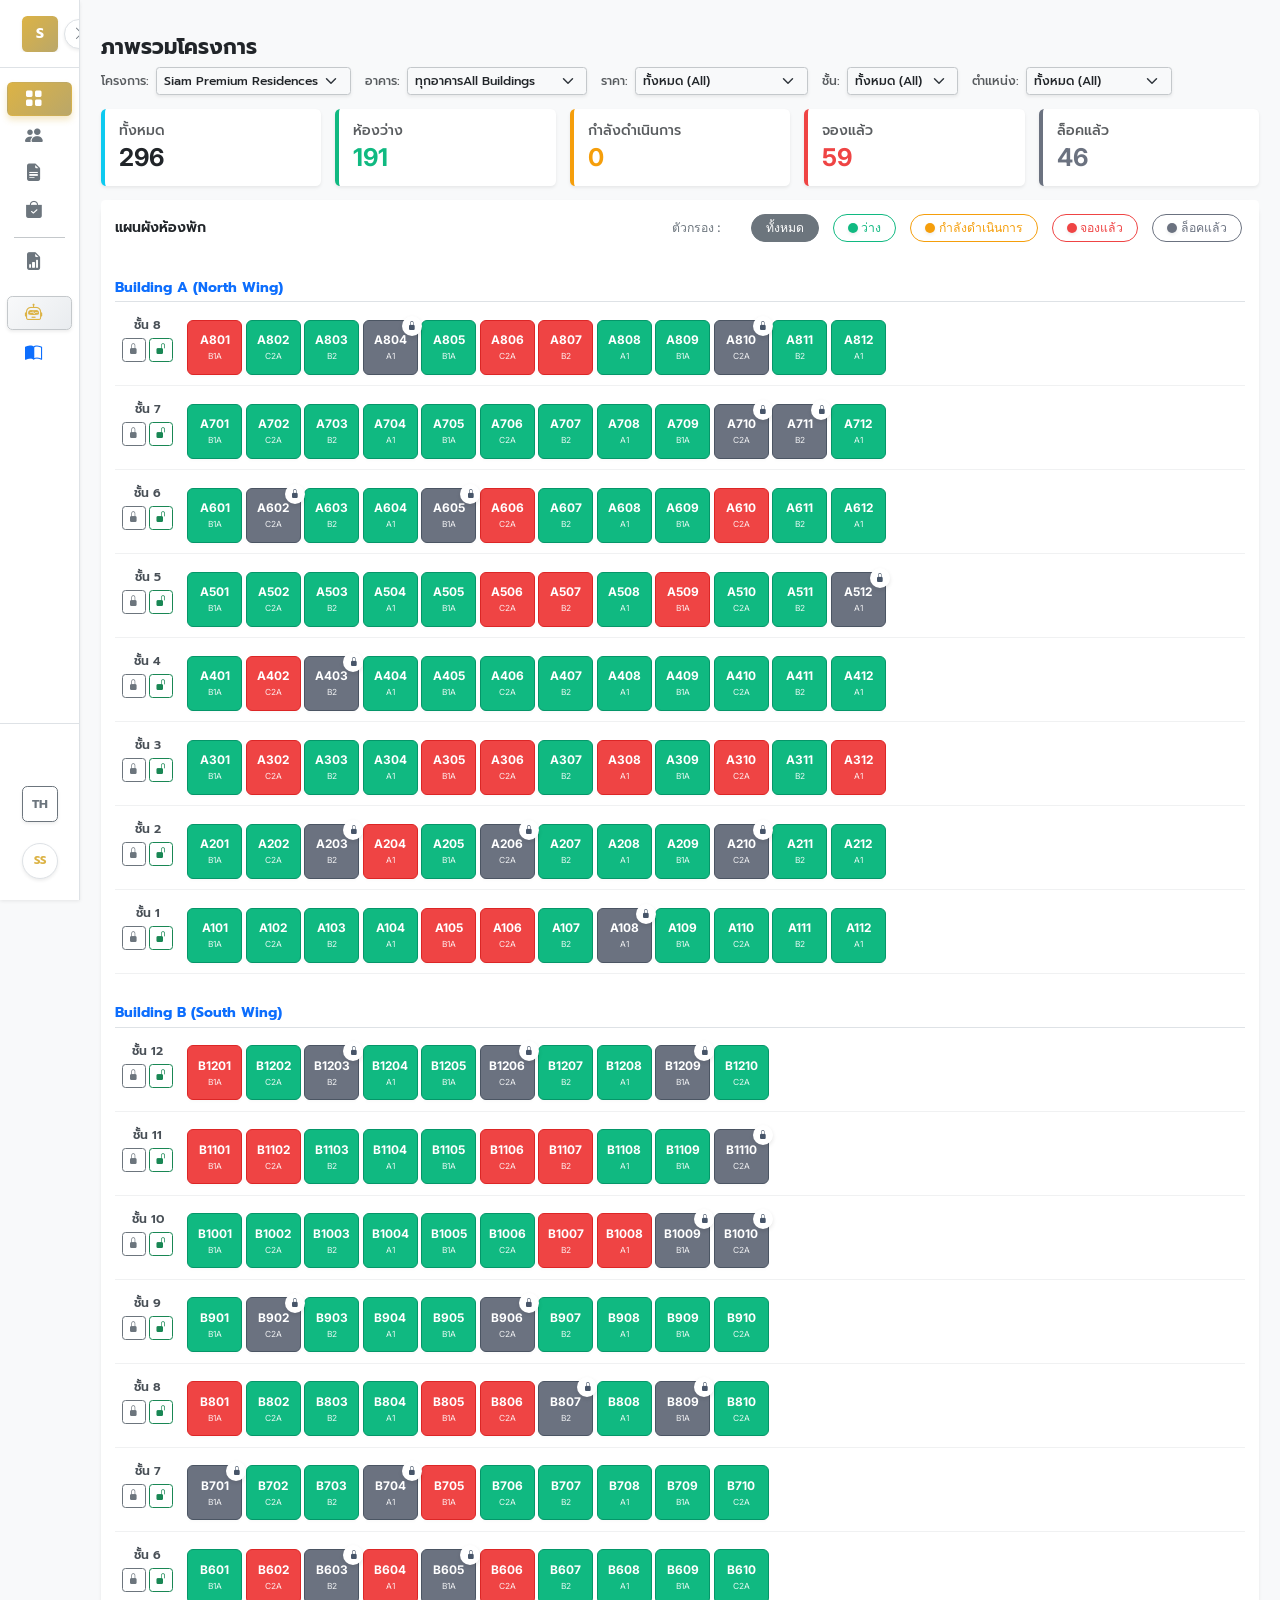
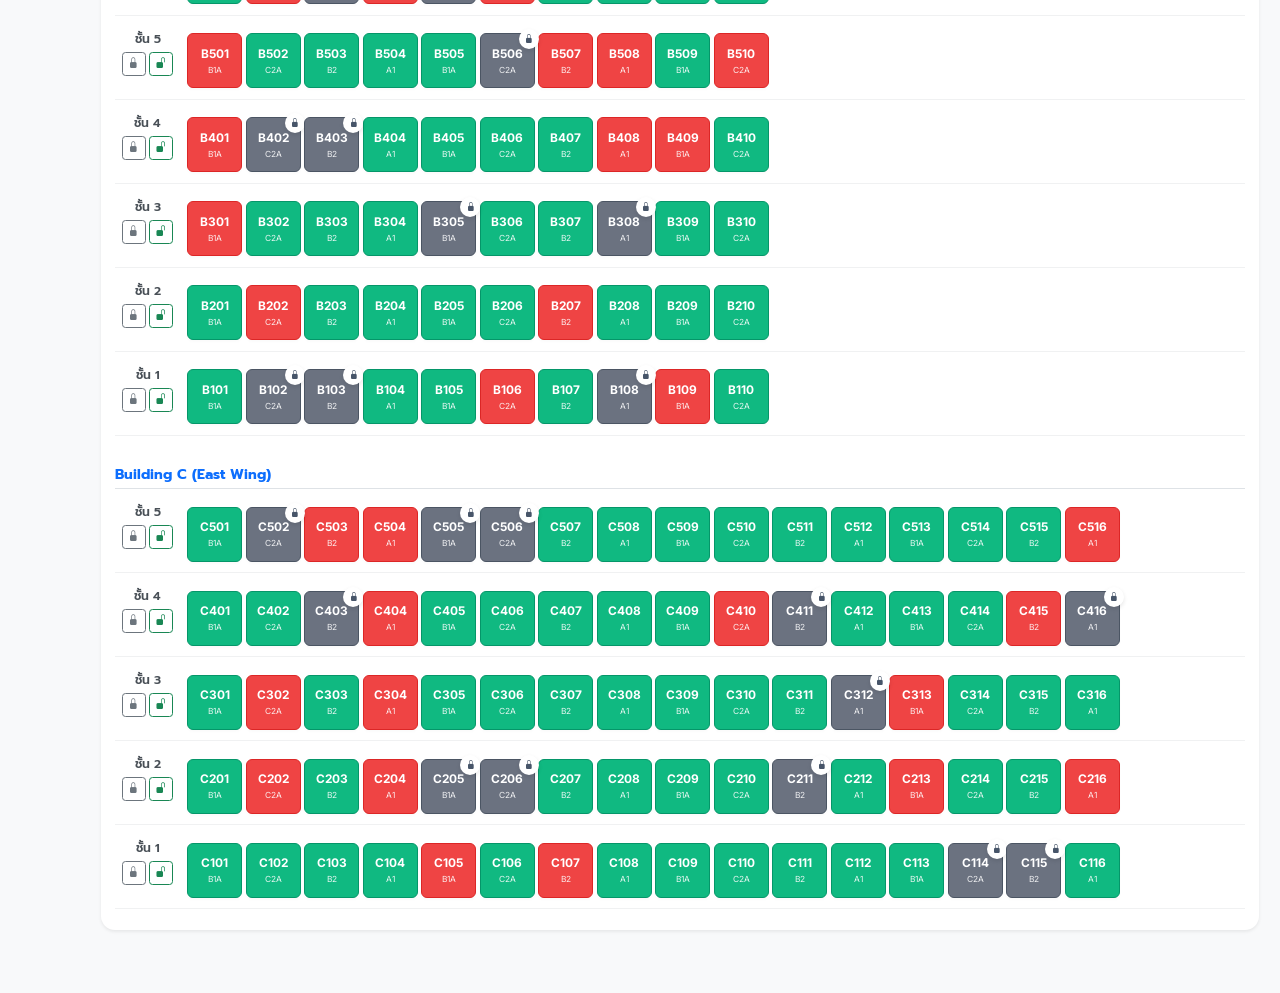
==== commit 712202ca: "add sign" ====
--- a/index.html
+++ b/index.html
@@ -631,6 +631,124 @@
 
             </div>
         </section>
+
+        <!-- VIEW: BOOKING DOCUMENT -->
+        <section id="view-booking-document" class="app-view d-none font-thai pb-5">
+            <div
+                class="d-flex flex-column flex-xl-row justify-content-between align-items-start align-items-xl-center mb-4 gap-3">
+                <button class="btn btn-outline-secondary rounded-pill px-4" id="btn-back-to-bookings">
+                    <i class="bi bi-arrow-left me-1"></i> <span class="text-th">กลับไปหน้ารายการจอง</span><span
+                        class="text-en">Back</span>
+                </button>
+                <div class="d-flex flex-wrap gap-2 gap-sm-3">
+                    <button class="btn btn-dark fw-medium rounded-pill px-4 shadow-sm" onclick="openSignModal()">
+                        <i class="bi bi-pen me-1"></i> <span class="text-th">เซ็นเอกสาร (ลูกค้า)</span><span class="text-en">Sign Document</span>
+                    </button>
+                    <button class="btn btn-info text-white fw-medium rounded-pill px-4 shadow-sm" onclick="shareSignLink()">
+                        <i class="bi bi-link-45deg me-1"></i> <span class="text-th">แชร์ลิงก์สำหรับเซ็น</span><span class="text-en">Share Sign Link</span>
+                    </button>
+                    <button class="btn fw-medium btn-secondary rounded-pill px-4 shadow-sm" onclick="window.print()">
+                        <span class="text-th">พิมพ์เอกสาร</span><span class="text-en">Print</span>
+                    </button>
+                </div>
+            </div>
+
+            <!-- A4 Paper styling -->
+            <div class="mx-auto bg-white p-4 p-md-5 shadow-sm border text-dark"
+                style="max-width: 800px; min-height: 1100px;">
+                <div class="text-center pb-4 border-bottom mb-4">
+                    <div class="rounded bg-gradient-gold text-white fw-bold d-inline-flex mx-auto align-items-center justify-content-center mb-2 shadow-sm"
+                        style="width: 60px; height: 60px; font-size:1.8rem;">S</div>
+                    <h2 class="fw-bold mb-1 mt-2">Siam Premium Residences</h2>
+                    <h4 class="text-muted"><span class="text-th">ใบจองห้องชุด</span><span class="text-en">Booking Document</span>
+                    </h4>
+                </div>
+
+                <div class="row mb-5">
+                    <div class="col-8">
+                        <div class="mb-2"><strong><span class="text-th">เรียน: </span><span class="text-en">To:
+                                </span></strong></div>
+                        <div id="bdoc-customer-name" class="p-2 bg-light rounded d-inline-block min-w-50">-</div>
+                    </div>
+                    <div class="col-4 text-end">
+                        <div class="mb-1"><strong><span class="text-th">วันที่: </span><span class="text-en">Date:
+                                </span></strong> <span id="bdoc-date">-</span></div>
+                        <div><strong><span class="text-th">รหัส: </span><span class="text-en">Booking No: </span></strong>
+                            <span id="bdoc-ref">-</span></div>
+                    </div>
+                </div>
+
+                <h5 class="fw-bold mb-3 border-start border-4 border-gold ps-2"><span
+                        class="text-th">รายละเอียดห้องชุด</span><span class="text-en">Unit Details</span></h5>
+                <table class="table table-bordered mb-5">
+                    <thead class="table-light text-center">
+                        <tr>
+                            <th><span class="text-th">รหัสห้อง</span><span class="text-en">Unit No.</span></th>
+                            <th><span class="text-th">ชั้น</span><span class="text-en">Floor</span></th>
+                            <th><span class="text-th">รูปแบบ</span><span class="text-en">Type</span></th>
+                            <th><span class="text-th">ตำแหน่ง</span><span class="text-en">Location</span></th>
+                            <th><span class="text-th">ขนาด</span><span class="text-en">Size (sq.m.)</span></th>
+                        </tr>
+                    </thead>
+                    <tbody class="text-center">
+                        <tr>
+                            <td id="bdoc-unit">-</td>
+                            <td id="bdoc-floor">-</td>
+                            <td id="bdoc-type">-</td>
+                            <td id="bdoc-location">-</td>
+                            <td>35.5</td>
+                        </tr>
+                    </tbody>
+                </table>
+
+                <h5 class="fw-bold mb-3 border-start border-4 border-gold ps-2"><span
+                        class="text-th">สรุปการเงิน</span><span class="text-en">Financial Summary</span></h5>
+                <div class="border p-4 mb-5 bg-light bg-opacity-25 rounded-4 shadow-sm">
+                    <div class="d-flex justify-content-between mb-3 border-bottom pb-2">
+                        <span class="fw-medium">ราคาหน้าสัญญา (Contract Price)</span>
+                        <span class="fw-bold" id="bdoc-price">฿ 0</span>
+                    </div>
+                    <div class="d-flex justify-content-between mb-2 text-secondary">
+                        <span>เงินจอง (Reservation Fee)</span>
+                        <span>฿ 50,000</span>
+                    </div>
+                    <div class="d-flex justify-content-between mb-2 text-secondary">
+                        <span>เงินทำสัญญา (Contract Fee)</span>
+                        <span id="bdoc-contract-fee">฿ 0</span>
+                    </div>
+                    <div class="d-flex justify-content-between mb-3 pb-3 text-danger border-bottom">
+                        <span>ส่วนลด และโปรโมชั่นเสริม (Discount)</span>
+                        <span id="bdoc-discount">- ฿ 0</span>
+                    </div>
+                    <div class="d-flex justify-content-between fw-bold fs-5 text-success pt-2">
+                        <span>ราคาสุทธิ (Net Price)</span>
+                        <span id="bdoc-net-price">฿ 0</span>
+                    </div>
+                </div>
+
+                <div class="row text-center mt-5 pt-5 px-3">
+                    <div class="col-6">
+                        <div class="border-bottom mx-auto mb-2 border-secondary position-relative" style="width: 80%; height: 60px;">
+                            <img id="customer-signature-img" class="d-none position-absolute bottom-0 start-50 translate-middle-x" style="max-height: 80px;" src="">
+                        </div>
+                        <div class="text-muted"><span class="text-th">(ลงชื่อลูกค้า / ผู้จอง)</span><span
+                                class="text-en">(Customer Signature)</span></div>
+                        <div class="mt-4 border-bottom mx-auto border-secondary" style="width: 80%;"></div>
+                        <div class="text-muted small mt-1"><span class="text-th">วันที่</span><span
+                                class="text-en">Date</span></div>
+                    </div>
+                    <div class="col-6">
+                        <div class="border-bottom mx-auto mb-2 border-secondary" style="width: 80%; height: 60px;"></div>
+                        <div class="text-muted"><span class="text-th">(ลงชื่อเจ้าหน้าที่ฝ่ายขาย)</span><span
+                                class="text-en">(Sales Signature)</span></div>
+                        <div class="mt-4 border-bottom mx-auto border-secondary" style="width: 80%;"></div>
+                        <div class="text-muted small mt-1"><span class="text-th">วันที่</span><span
+                                class="text-en">Date</span></div>
+                    </div>
+                </div>
+
+            </div>
+        </section>
     </main>
 
     <!-- Bootstrap Modal for Quotation -->
@@ -1140,6 +1258,34 @@
         </div>
     </div>
 
+    <!-- Bootstrap Modal for Signature -->
+    <div class="modal fade" id="signDocumentModal" tabindex="-1" aria-labelledby="signDocumentModalLabel" aria-hidden="true" style="z-index: 1060;">
+        <div class="modal-dialog modal-dialog-centered">
+            <div class="modal-content border-0 shadow-lg font-thai text-dark rounded-4">
+                <div class="modal-header border-bottom px-4 pt-4 pb-3">
+                    <h5 class="modal-title fw-bold text-dark" id="signDocumentModalLabel">
+                        <i class="bi bi-pen me-2"></i><span class="text-th">เซ็นเอกสารจองห้องชุด</span><span class="text-en">Sign Booking Document</span>
+                    </h5>
+                    <button type="button" class="btn-close" data-bs-dismiss="modal" aria-label="Close"></button>
+                </div>
+                <div class="modal-body p-4 bg-light bg-opacity-50 text-center">
+                    <div class="bg-white border rounded-3 p-2 mb-3">
+                        <canvas id="signature-pad" class="w-100" style="height: 200px; border: 1px dashed #ccc; touch-action: none; cursor: crosshair;"></canvas>
+                    </div>
+                    <button class="btn btn-sm btn-outline-secondary rounded-pill px-3" onclick="clearSignature()"><i class="bi bi-eraser"></i> ล้างลายเซ็น (Clear)</button>
+                </div>
+                <div class="modal-footer border-top-0 px-4 pb-4 pt-3 bg-light bg-opacity-50 justify-content-end rounded-bottom-4">
+                    <button type="button" class="btn btn-light border px-4 rounded-pill" data-bs-dismiss="modal">
+                        <span class="text-th">ยกเลิก</span><span class="text-en">Cancel</span>
+                    </button>
+                    <button type="button" class="btn btn-dark fw-bold px-4 rounded-pill shadow-sm" onclick="saveSignature()">
+                        <span class="text-th">บันทึกลายเซ็น</span><span class="text-en">Save Signature</span>
+                    </button>
+                </div>
+            </div>
+        </div>
+    </div>
+
     <!-- Driver.js -->
     <script src="https://cdn.jsdelivr.net/npm/driver.js@1.3.1/dist/driver.js.iife.js"></script>
     <!-- Bootstrap 5 JS -->
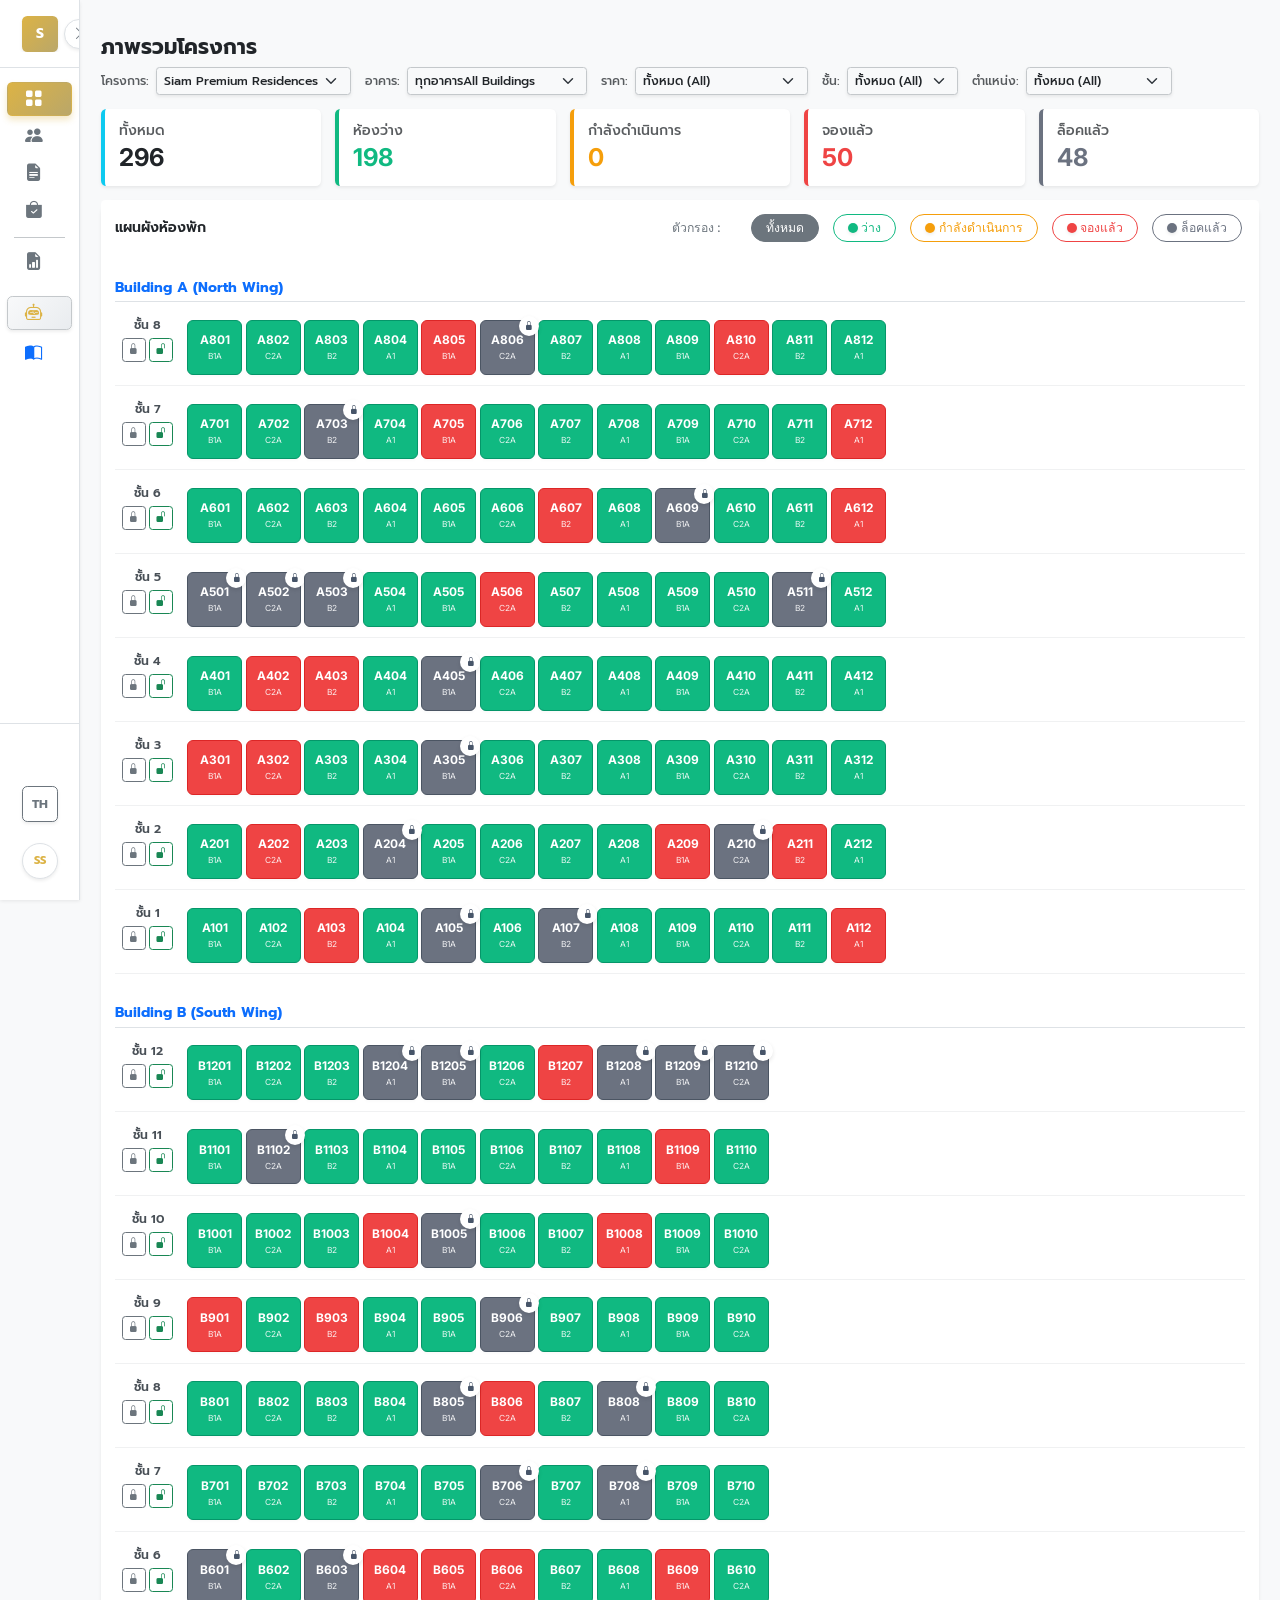
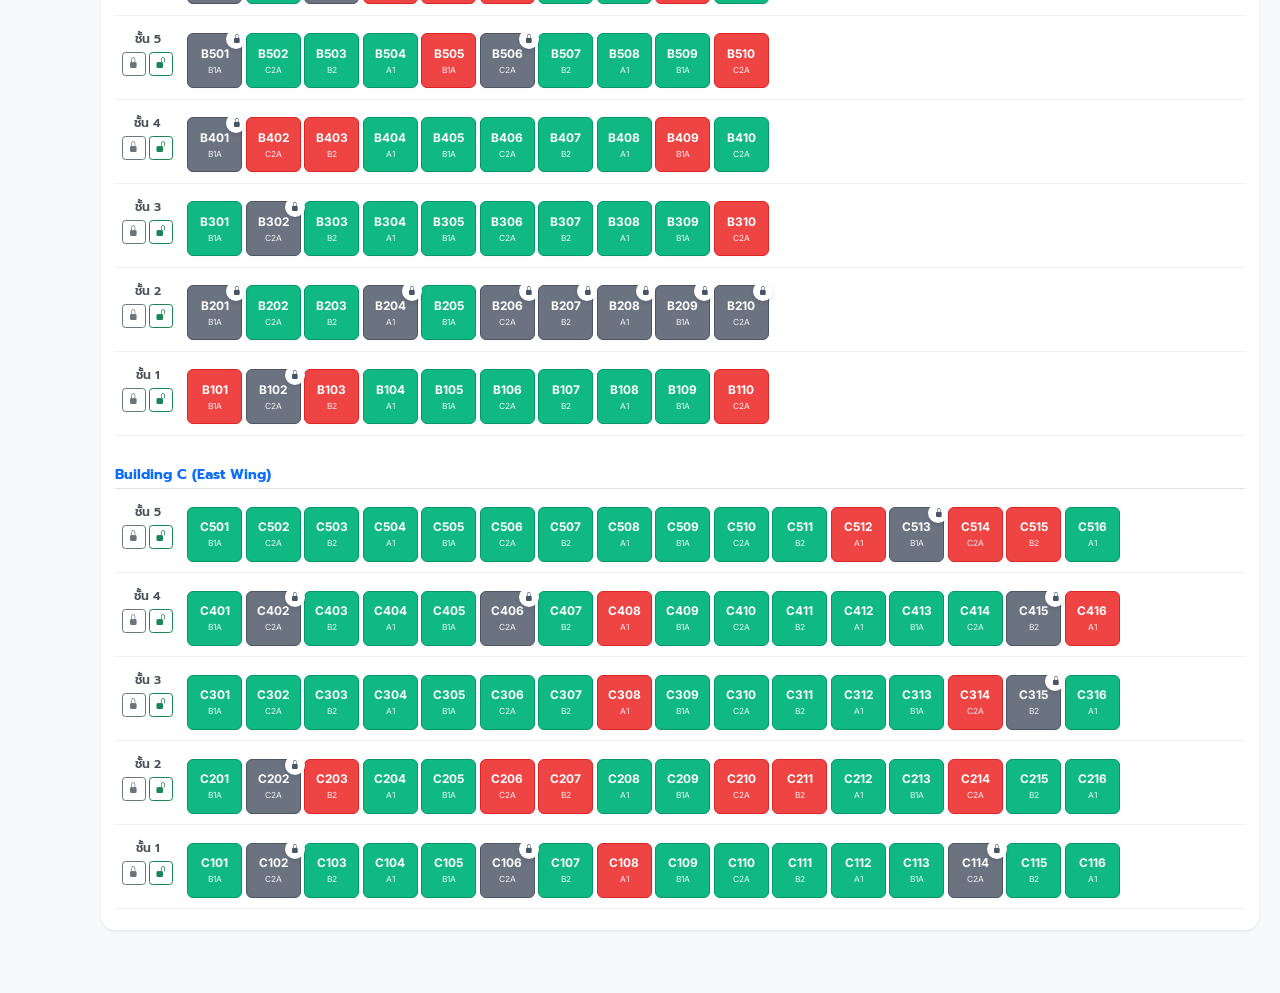
==== commit c1483039: "edit customer" ====
--- a/index.html
+++ b/index.html
@@ -246,7 +246,8 @@
                     </div>
                 </div>
                 <div class="col-12 col-sm-6 col-md">
-                    <div class="card h-100 bg-white border-0 shadow-sm card-feature border-start border-4 border-status-processing">
+                    <div
+                        class="card h-100 bg-white border-0 shadow-sm card-feature border-start border-4 border-status-processing">
                         <div class="card-body p-2 p-md-3">
                             <h6 class="text-muted mb-1 font-thai fs-sm-7">
                                 <span class="text-th">กำลังดำเนินการ</span><span class="text-en">In Progress</span>
@@ -267,7 +268,8 @@
                     </div>
                 </div>
                 <div class="col-12 col-sm-6 col-md">
-                    <div class="card h-100 bg-white border-0 shadow-sm card-feature border-start border-4 border-status-locked">
+                    <div
+                        class="card h-100 bg-white border-0 shadow-sm card-feature border-start border-4 border-status-locked">
                         <div class="card-body p-2 p-md-3">
                             <h6 class="text-muted mb-1 font-thai fs-sm-7">
                                 <span class="text-th">ล็อคแล้ว</span><span class="text-en">Locked</span>
@@ -340,15 +342,21 @@
 
         <!-- VIEW: CUSTOMERS -->
         <section id="view-customers" class="app-view d-none font-thai">
-            <div class="d-flex justify-content-between align-items-center mb-4">
+            <div class="d-flex flex-column flex-md-row justify-content-between align-items-md-center gap-3 mb-4">
                 <h1 class="h4 font-thai fw-bold text-dark mb-0">
                     <span class="text-th">ระบบจัดการลูกค้า</span><span class="text-en">Customer Management</span>
                 </h1>
-                <button class="btn btn-gold text-white fw-medium shadow-sm px-4 rounded-pill font-thai"
-                    id="btn-add-customer-main">
-                    <i class="bi bi-person-plus me-1"></i> <span class="text-th">+ เพิ่มลูกค้า</span><span
-                        class="text-en">+ New Customer</span>
-                </button>
+                <div class="d-flex flex-column flex-sm-row gap-2">
+                    <div class="input-group shadow-sm">
+                        <span class="input-group-text bg-white border-end-0 text-muted"><i class="bi bi-search"></i></span>
+                        <input type="text" id="search-customer-input" class="form-control border-start-0 ps-0" placeholder="ค้นหาชื่อ, นามสกุล, เบอร์โทร...">
+                    </div>
+                    <button class="btn btn-gold text-white fw-medium shadow-sm px-4 rounded-pill font-thai text-nowrap flex-shrink-0"
+                        id="btn-add-customer-main">
+                        <i class="bi bi-person-plus me-1"></i> <span class="text-th">+ เพิ่มลูกค้า</span><span
+                            class="text-en">+ New</span>
+                    </button>
+                </div>
             </div>
             <div class="card border-0 shadow-sm rounded-4 mb-5">
                 <div class="card-body p-0">
@@ -558,7 +566,8 @@
                         <div class="mb-1"><strong><span class="text-th">วันที่: </span><span class="text-en">Date:
                                 </span></strong> <span id="doc-date">-</span></div>
                         <div><strong><span class="text-th">รหัส: </span><span class="text-en">Quote No: </span></strong>
-                            <span id="doc-ref">-</span></div>
+                            <span id="doc-ref">-</span>
+                        </div>
                     </div>
                 </div>
 
@@ -642,10 +651,13 @@
                 </button>
                 <div class="d-flex flex-wrap gap-2 gap-sm-3">
                     <button class="btn btn-dark fw-medium rounded-pill px-4 shadow-sm" onclick="openSignModal()">
-                        <i class="bi bi-pen me-1"></i> <span class="text-th">เซ็นเอกสาร (ลูกค้า)</span><span class="text-en">Sign Document</span>
-                    </button>
-                    <button class="btn btn-info text-white fw-medium rounded-pill px-4 shadow-sm" onclick="shareSignLink()">
-                        <i class="bi bi-link-45deg me-1"></i> <span class="text-th">แชร์ลิงก์สำหรับเซ็น</span><span class="text-en">Share Sign Link</span>
+                        <i class="bi bi-pen me-1"></i> <span class="text-th">เซ็นเอกสาร (ลูกค้า)</span><span
+                            class="text-en">Sign Document</span>
+                    </button>
+                    <button class="btn btn-info text-white fw-medium rounded-pill px-4 shadow-sm"
+                        onclick="shareSignLink()">
+                        <i class="bi bi-link-45deg me-1"></i> <span class="text-th">แชร์ลิงก์สำหรับเซ็น</span><span
+                            class="text-en">Share Sign Link</span>
                     </button>
                     <button class="btn fw-medium btn-secondary rounded-pill px-4 shadow-sm" onclick="window.print()">
                         <span class="text-th">พิมพ์เอกสาร</span><span class="text-en">Print</span>
@@ -660,7 +672,8 @@
                     <div class="rounded bg-gradient-gold text-white fw-bold d-inline-flex mx-auto align-items-center justify-content-center mb-2 shadow-sm"
                         style="width: 60px; height: 60px; font-size:1.8rem;">S</div>
                     <h2 class="fw-bold mb-1 mt-2">Siam Premium Residences</h2>
-                    <h4 class="text-muted"><span class="text-th">ใบจองห้องชุด</span><span class="text-en">Booking Document</span>
+                    <h4 class="text-muted"><span class="text-th">ใบจองห้องชุด</span><span class="text-en">Booking
+                            Document</span>
                     </h4>
                 </div>
 
@@ -673,8 +686,10 @@
                     <div class="col-4 text-end">
                         <div class="mb-1"><strong><span class="text-th">วันที่: </span><span class="text-en">Date:
                                 </span></strong> <span id="bdoc-date">-</span></div>
-                        <div><strong><span class="text-th">รหัส: </span><span class="text-en">Booking No: </span></strong>
-                            <span id="bdoc-ref">-</span></div>
+                        <div><strong><span class="text-th">รหัส: </span><span class="text-en">Booking No:
+                                </span></strong>
+                            <span id="bdoc-ref">-</span>
+                        </div>
                     </div>
                 </div>
 
@@ -728,8 +743,11 @@
 
                 <div class="row text-center mt-5 pt-5 px-3">
                     <div class="col-6">
-                        <div class="border-bottom mx-auto mb-2 border-secondary position-relative" style="width: 80%; height: 60px;">
-                            <img id="customer-signature-img" class="d-none position-absolute bottom-0 start-50 translate-middle-x" style="max-height: 80px;" src="">
+                        <div class="border-bottom mx-auto mb-2 border-secondary position-relative"
+                            style="width: 80%; height: 60px;">
+                            <img id="customer-signature-img"
+                                class="d-none position-absolute bottom-0 start-50 translate-middle-x"
+                                style="max-height: 80px;" src="">
                         </div>
                         <div class="text-muted"><span class="text-th">(ลงชื่อลูกค้า / ผู้จอง)</span><span
                                 class="text-en">(Customer Signature)</span></div>
@@ -738,7 +756,8 @@
                                 class="text-en">Date</span></div>
                     </div>
                     <div class="col-6">
-                        <div class="border-bottom mx-auto mb-2 border-secondary" style="width: 80%; height: 60px;"></div>
+                        <div class="border-bottom mx-auto mb-2 border-secondary" style="width: 80%; height: 60px;">
+                        </div>
                         <div class="text-muted"><span class="text-th">(ลงชื่อเจ้าหน้าที่ฝ่ายขาย)</span><span
                                 class="text-en">(Sales Signature)</span></div>
                         <div class="mt-4 border-bottom mx-auto border-secondary" style="width: 80%;"></div>
@@ -821,6 +840,12 @@
                                             id="btn-add-customer" style="border-radius: 0 0.375rem 0.375rem 0;">
                                             <span class="text-th">+ ลูกค้าใหม่</span><span class="text-en">+ New</span>
                                         </button>
+                                        <button class="btn btn-outline-secondary fw-medium" type="button"
+                                            id="btn-edit-customer-quote"
+                                            style="display: none; border-radius: 0 0.375rem 0.375rem 0; border-left: none;">
+                                            <i class="bi bi-pencil-square"></i> <span
+                                                class="text-th">แก้ไขลูกค้า</span><span class="text-en">Edit</span>
+                                        </button>
                                     </div>
                                 </div>
                                 <div>
@@ -851,17 +876,25 @@
                                 </h6>
 
                                 <div class="d-flex justify-content-between align-items-center mb-2 text-secondary">
-                                    <span><span class="text-th">เงินจอง</span><span class="text-en">Reservation Fee</span></span>
+                                    <span><span class="text-th">เงินจอง</span><span class="text-en">Reservation
+                                            Fee</span></span>
                                     <div class="input-group input-group-sm w-50">
-                                        <span class="input-group-text bg-light text-dark fw-medium border-secondary-subtle">฿</span>
-                                        <input type="number" class="form-control text-end fw-bold text-dark border-secondary-subtle" id="input-reservation-fee" value="50000" min="0">
+                                        <span
+                                            class="input-group-text bg-light text-dark fw-medium border-secondary-subtle">฿</span>
+                                        <input type="number"
+                                            class="form-control text-end fw-bold text-dark border-secondary-subtle"
+                                            id="input-reservation-fee" value="50000" min="0">
                                     </div>
                                 </div>
                                 <div class="d-flex justify-content-between align-items-center mb-2 text-secondary">
-                                    <span><span class="text-th">เงินทำสัญญา</span><span class="text-en">Contract Fee</span></span>
+                                    <span><span class="text-th">เงินทำสัญญา</span><span class="text-en">Contract
+                                            Fee</span></span>
                                     <div class="input-group input-group-sm w-50">
-                                        <span class="input-group-text bg-light text-dark fw-medium border-secondary-subtle">฿</span>
-                                        <input type="number" class="form-control text-end fw-bold text-dark border-secondary-subtle" id="input-contract-fee" value="150000" min="0">
+                                        <span
+                                            class="input-group-text bg-light text-dark fw-medium border-secondary-subtle">฿</span>
+                                        <input type="number"
+                                            class="form-control text-end fw-bold text-dark border-secondary-subtle"
+                                            id="input-contract-fee" value="150000" min="0">
                                     </div>
                                 </div>
 
@@ -1092,7 +1125,19 @@
                 <div class="modal-body p-4 bg-light bg-opacity-50">
                     <form id="editCustomerForm">
                         <input type="hidden" id="editCustId">
-                        <div class="row mb-3">
+                        <div class="mb-3 px-1">
+                            <label for="editCustIdentify" class="form-label fw-medium text-secondary small">
+                                <span class="text-th">เลขบัตรประจำตัวประชาชน</span><span class="text-en">National
+                                    ID</span>
+                            </label>
+                            <div class="input-group shadow-sm">
+                                <span class="input-group-text bg-white text-secondary border-end-0"><i
+                                        class="bi bi-credit-card-2-front"></i></span>
+                                <input type="text" class="form-control border-start-0 ps-0" id="editCustIdentify"
+                                    placeholder="X-XXXX-XXXXX-XX-X">
+                            </div>
+                        </div>
+                        <div class="row mb-3 px-1">
                             <div class="col-6">
                                 <label for="editCustFirstName" class="form-label fw-medium text-secondary">
                                     <span class="text-th">ชื่อ</span><span class="text-en">First Name</span> <span
@@ -1259,26 +1304,32 @@
     </div>
 
     <!-- Bootstrap Modal for Signature -->
-    <div class="modal fade" id="signDocumentModal" tabindex="-1" aria-labelledby="signDocumentModalLabel" aria-hidden="true" style="z-index: 1060;">
+    <div class="modal fade" id="signDocumentModal" tabindex="-1" aria-labelledby="signDocumentModalLabel"
+        aria-hidden="true" style="z-index: 1060;">
         <div class="modal-dialog modal-dialog-centered">
             <div class="modal-content border-0 shadow-lg font-thai text-dark rounded-4">
                 <div class="modal-header border-bottom px-4 pt-4 pb-3">
                     <h5 class="modal-title fw-bold text-dark" id="signDocumentModalLabel">
-                        <i class="bi bi-pen me-2"></i><span class="text-th">เซ็นเอกสารจองห้องชุด</span><span class="text-en">Sign Booking Document</span>
+                        <i class="bi bi-pen me-2"></i><span class="text-th">เซ็นเอกสารจองห้องชุด</span><span
+                            class="text-en">Sign Booking Document</span>
                     </h5>
                     <button type="button" class="btn-close" data-bs-dismiss="modal" aria-label="Close"></button>
                 </div>
                 <div class="modal-body p-4 bg-light bg-opacity-50 text-center">
                     <div class="bg-white border rounded-3 p-2 mb-3">
-                        <canvas id="signature-pad" class="w-100" style="height: 200px; border: 1px dashed #ccc; touch-action: none; cursor: crosshair;"></canvas>
-                    </div>
-                    <button class="btn btn-sm btn-outline-secondary rounded-pill px-3" onclick="clearSignature()"><i class="bi bi-eraser"></i> ล้างลายเซ็น (Clear)</button>
-                </div>
-                <div class="modal-footer border-top-0 px-4 pb-4 pt-3 bg-light bg-opacity-50 justify-content-end rounded-bottom-4">
+                        <canvas id="signature-pad" class="w-100"
+                            style="height: 200px; border: 1px dashed #ccc; touch-action: none; cursor: crosshair;"></canvas>
+                    </div>
+                    <button class="btn btn-sm btn-outline-secondary rounded-pill px-3" onclick="clearSignature()"><i
+                            class="bi bi-eraser"></i> ล้างลายเซ็น (Clear)</button>
+                </div>
+                <div
+                    class="modal-footer border-top-0 px-4 pb-4 pt-3 bg-light bg-opacity-50 justify-content-end rounded-bottom-4">
                     <button type="button" class="btn btn-light border px-4 rounded-pill" data-bs-dismiss="modal">
                         <span class="text-th">ยกเลิก</span><span class="text-en">Cancel</span>
                     </button>
-                    <button type="button" class="btn btn-dark fw-bold px-4 rounded-pill shadow-sm" onclick="saveSignature()">
+                    <button type="button" class="btn btn-dark fw-bold px-4 rounded-pill shadow-sm"
+                        onclick="saveSignature()">
                         <span class="text-th">บันทึกลายเซ็น</span><span class="text-en">Save Signature</span>
                     </button>
                 </div>
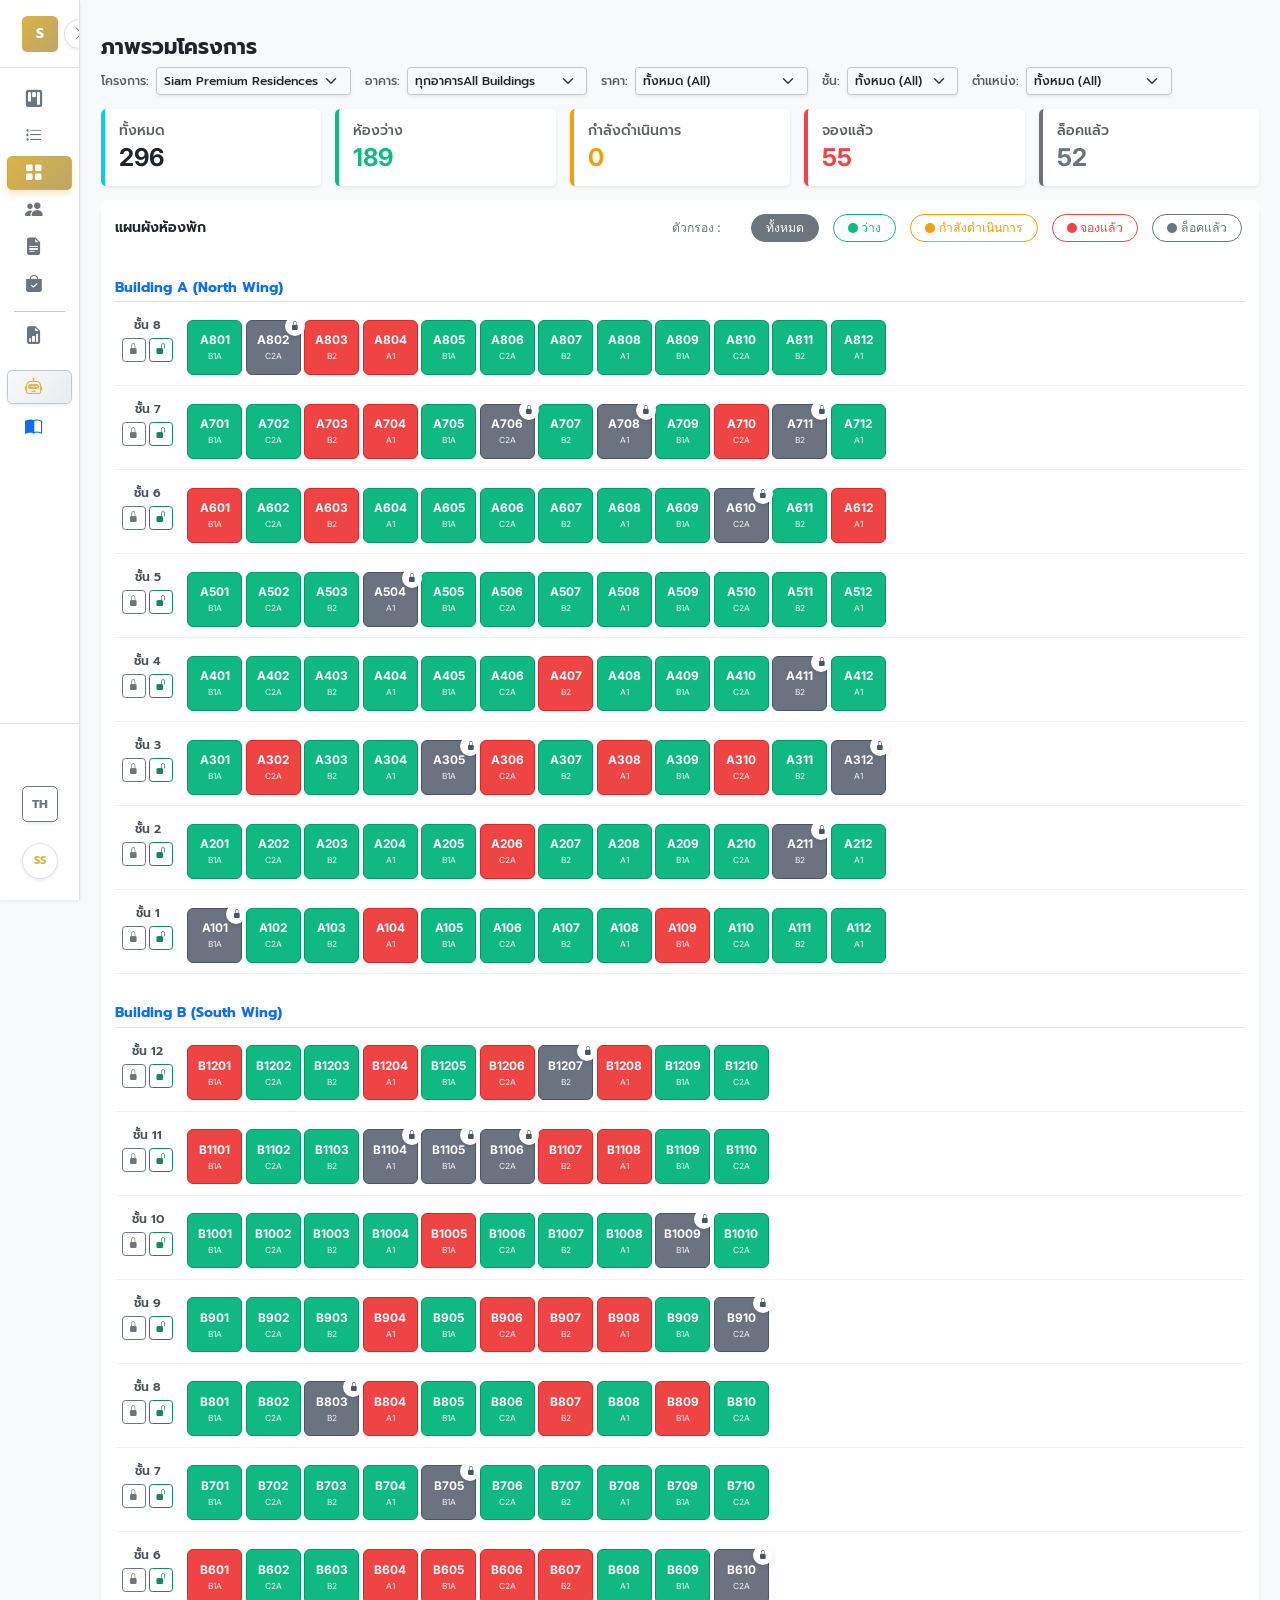
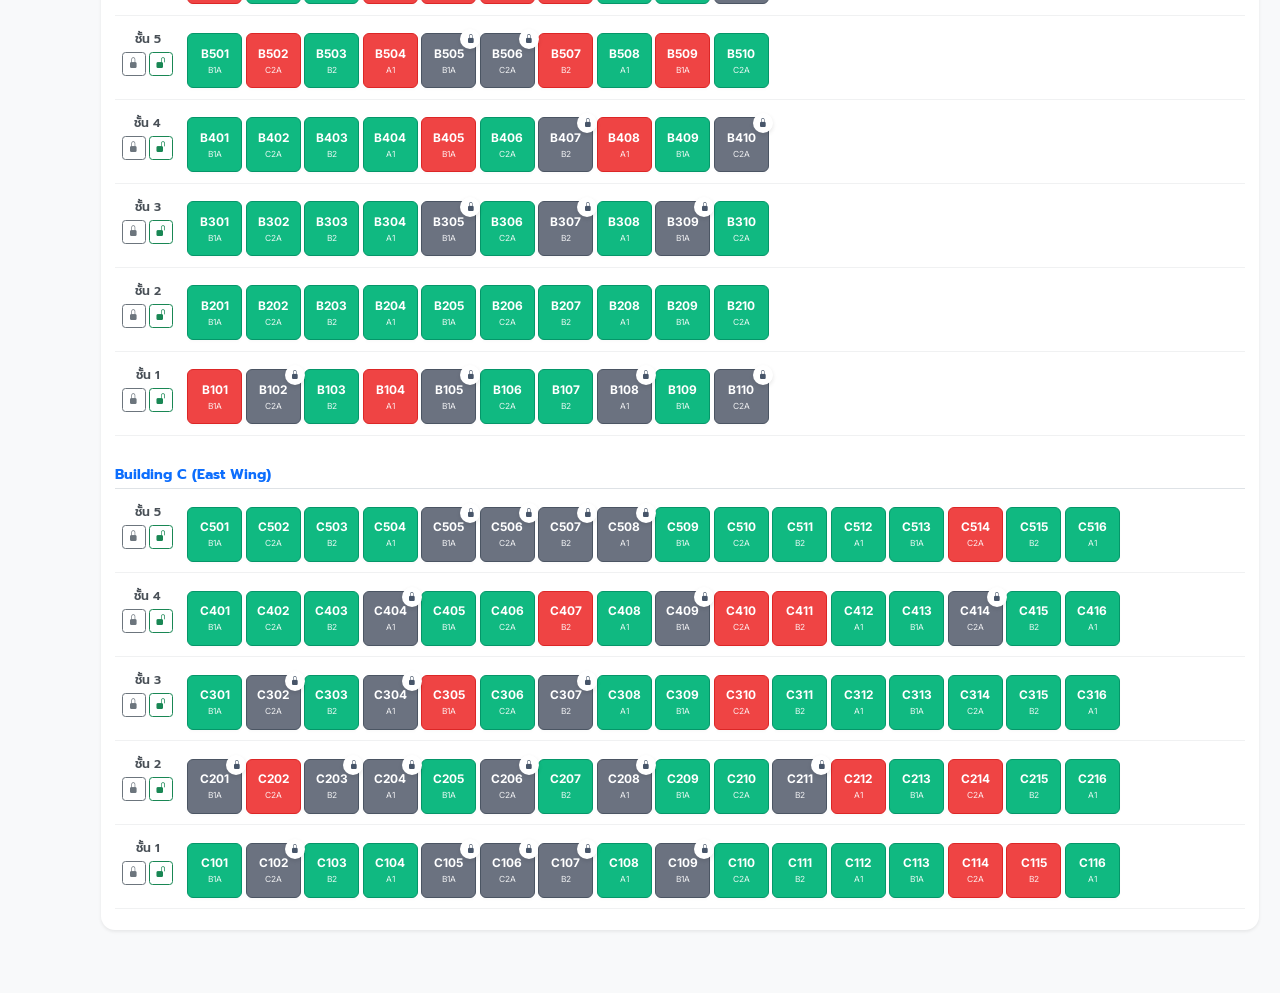
==== commit de25163a: "add task" ====
--- a/index.html
+++ b/index.html
@@ -42,6 +42,22 @@
 
         <!-- Nav Links -->
         <ul class="nav flex-column w-100 mt-3 sidebar-nav">
+            <li class="nav-item">
+                <a class="nav-link nav-hover d-flex align-items-center px-3 mx-2 rounded mb-1 text-secondary"
+                    href="manage.html" title="Manage">
+                    <i class="bi bi-kanban-fill fs-5 nav-icon d-flex justify-content-center" style="width: 24px;"></i>
+                    <span class="nav-text ms-3 text-nowrap"><span class="text-th">หน้าหลัก (Manage)</span><span
+                            class="text-en">Manage</span></span>
+                </a>
+            </li>
+            <li class="nav-item">
+                <a class="nav-link nav-hover d-flex align-items-center px-3 mx-2 rounded mb-1 text-secondary"
+                    href="mytask.html" title="My Task">
+                    <i class="bi bi-list-task fs-5 nav-icon d-flex justify-content-center" style="width: 24px;"></i>
+                    <span class="nav-text ms-3 text-nowrap"><span class="text-th">งานของฉัน</span><span
+                            class="text-en">My Task</span></span>
+                </a>
+            </li>
             <li class="nav-item">
                 <a class="nav-link active fw-medium nav-view-btn d-flex align-items-center px-3 mx-2 rounded mb-1 text-secondary"
                     data-target="view-matrix" href="#" title="Unit Matrix">
